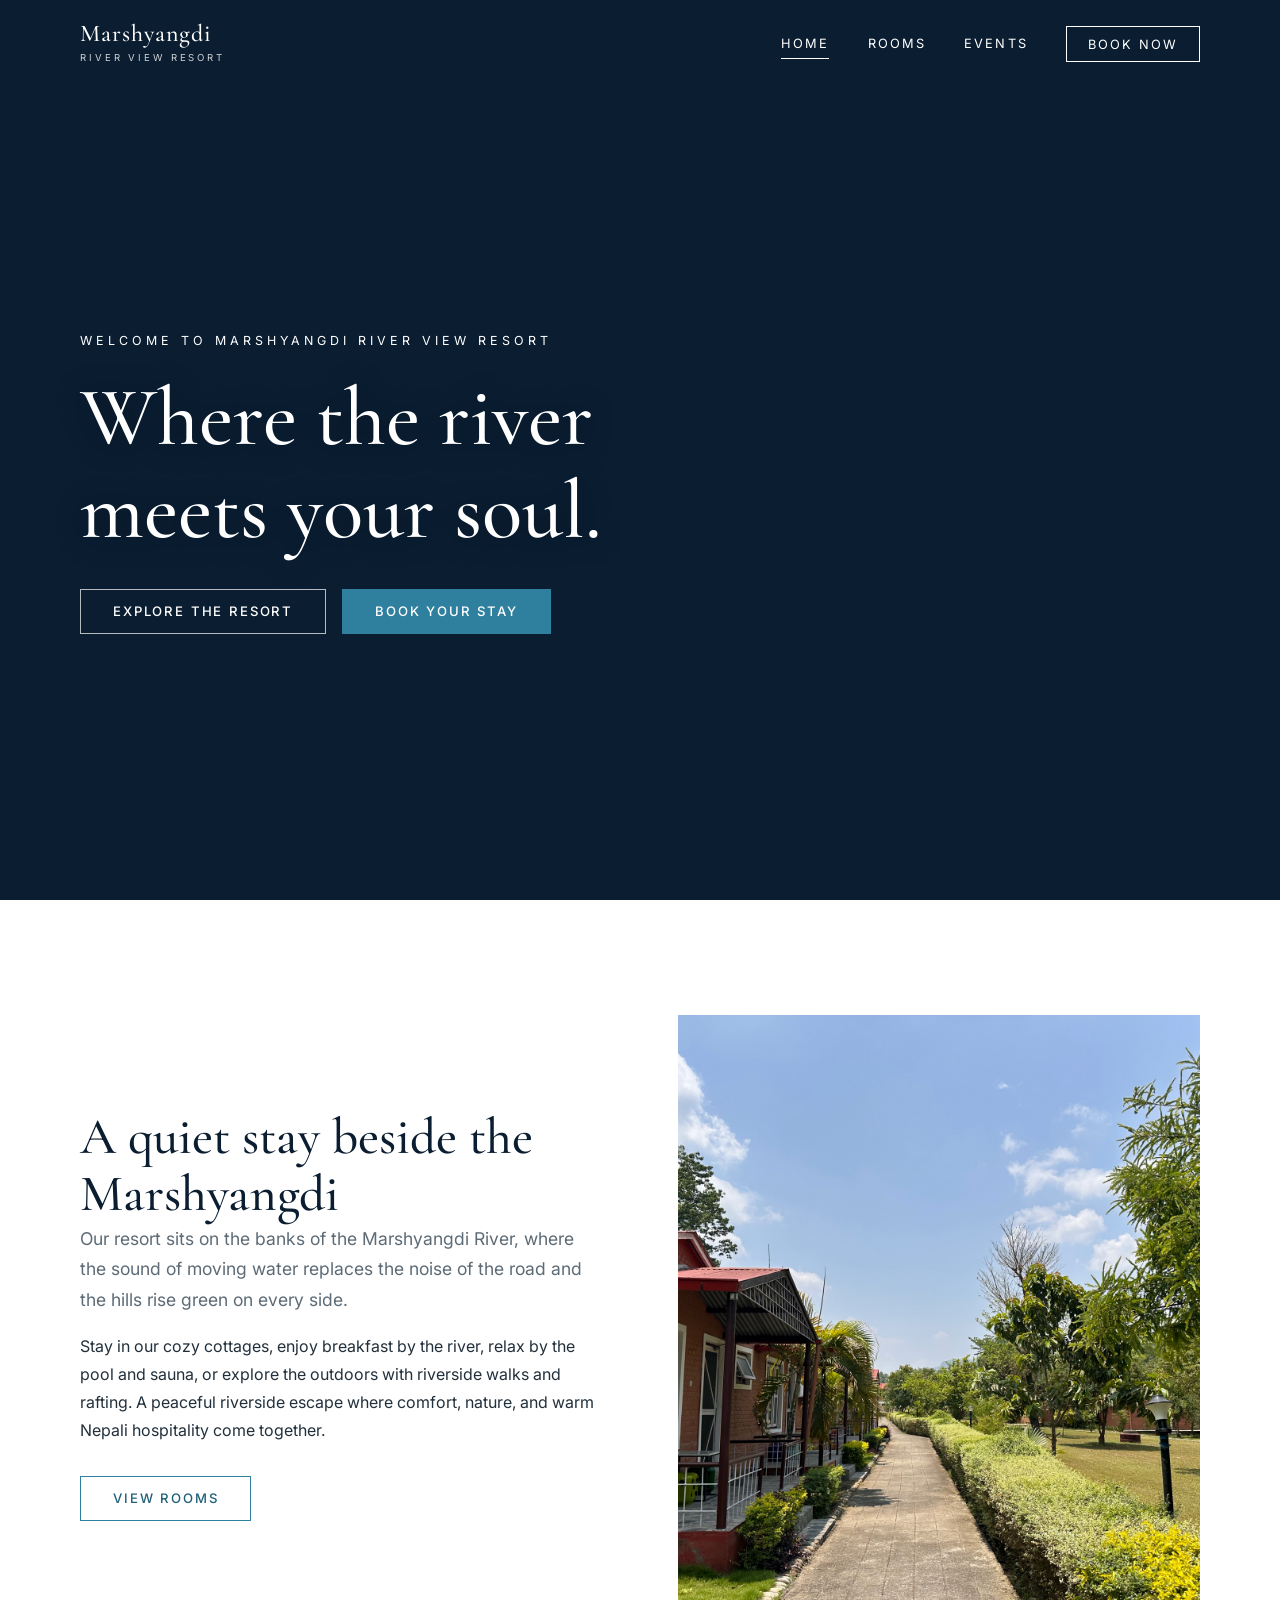
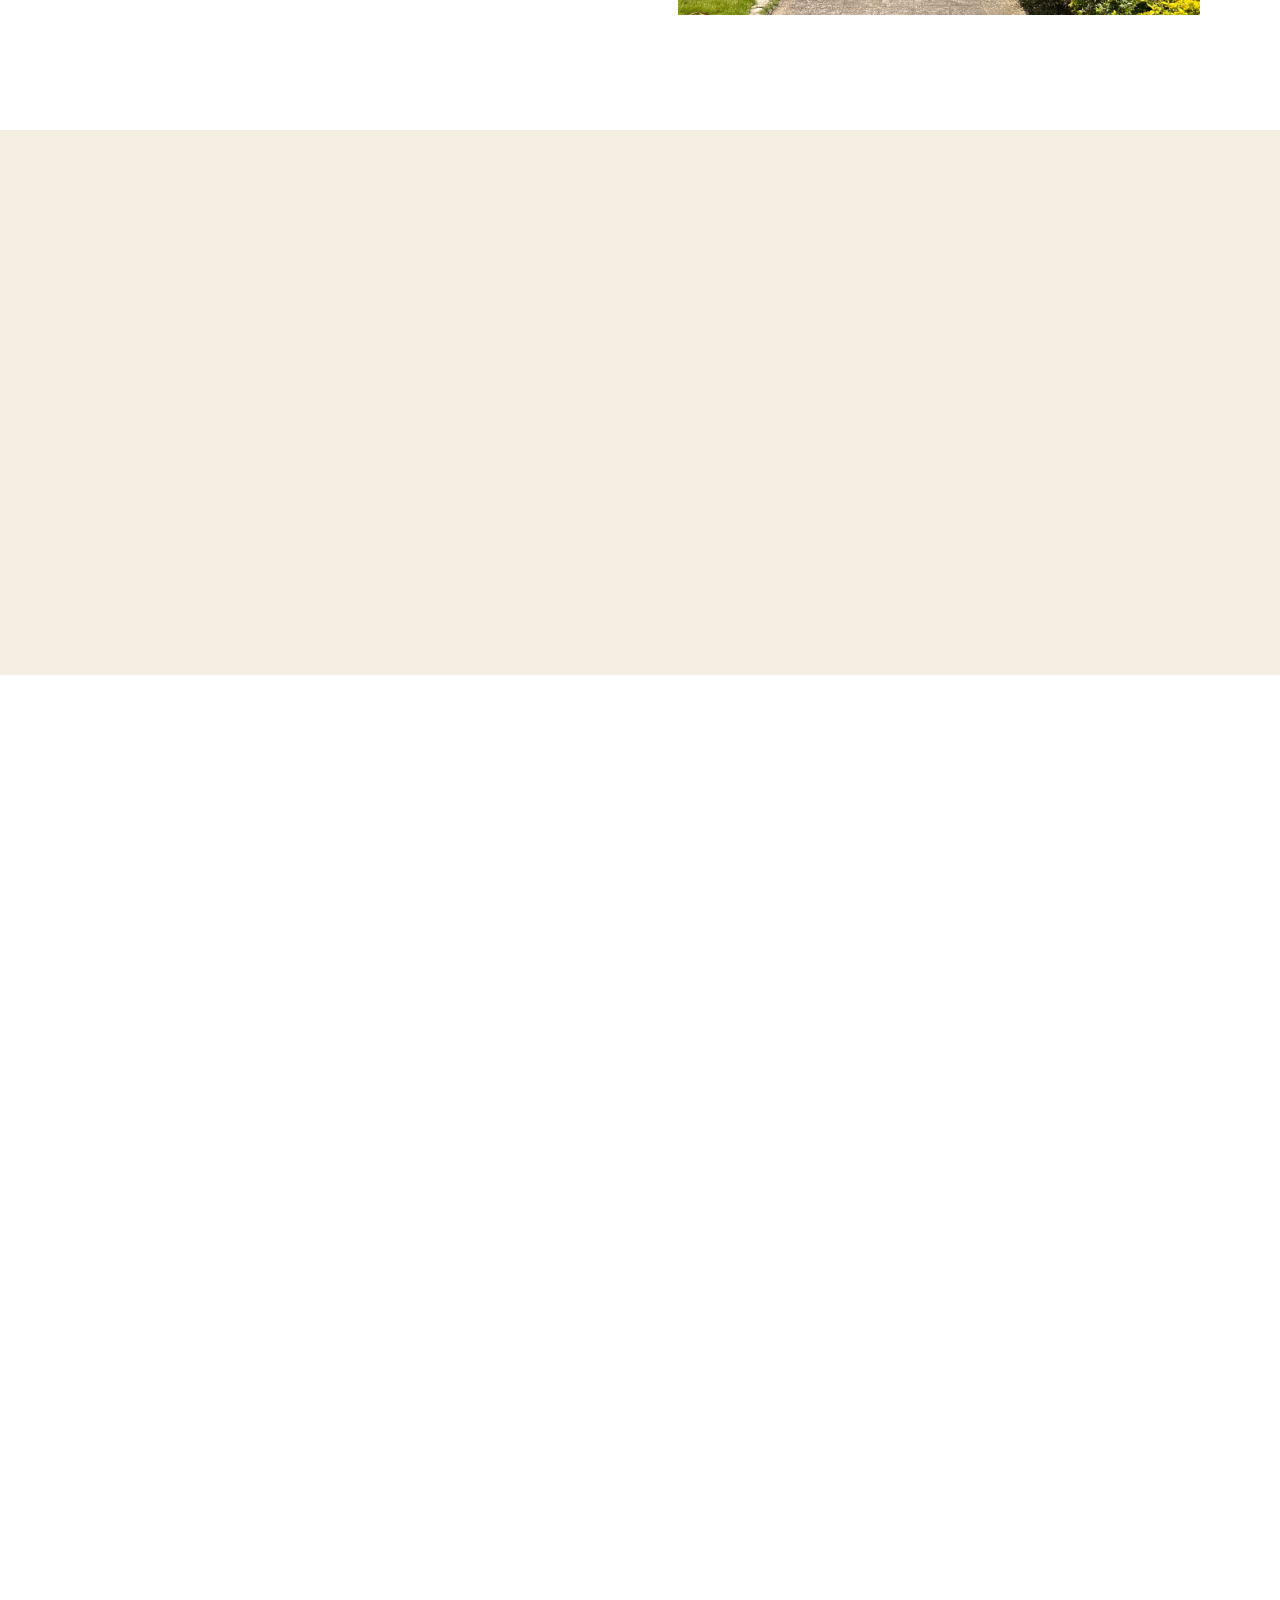
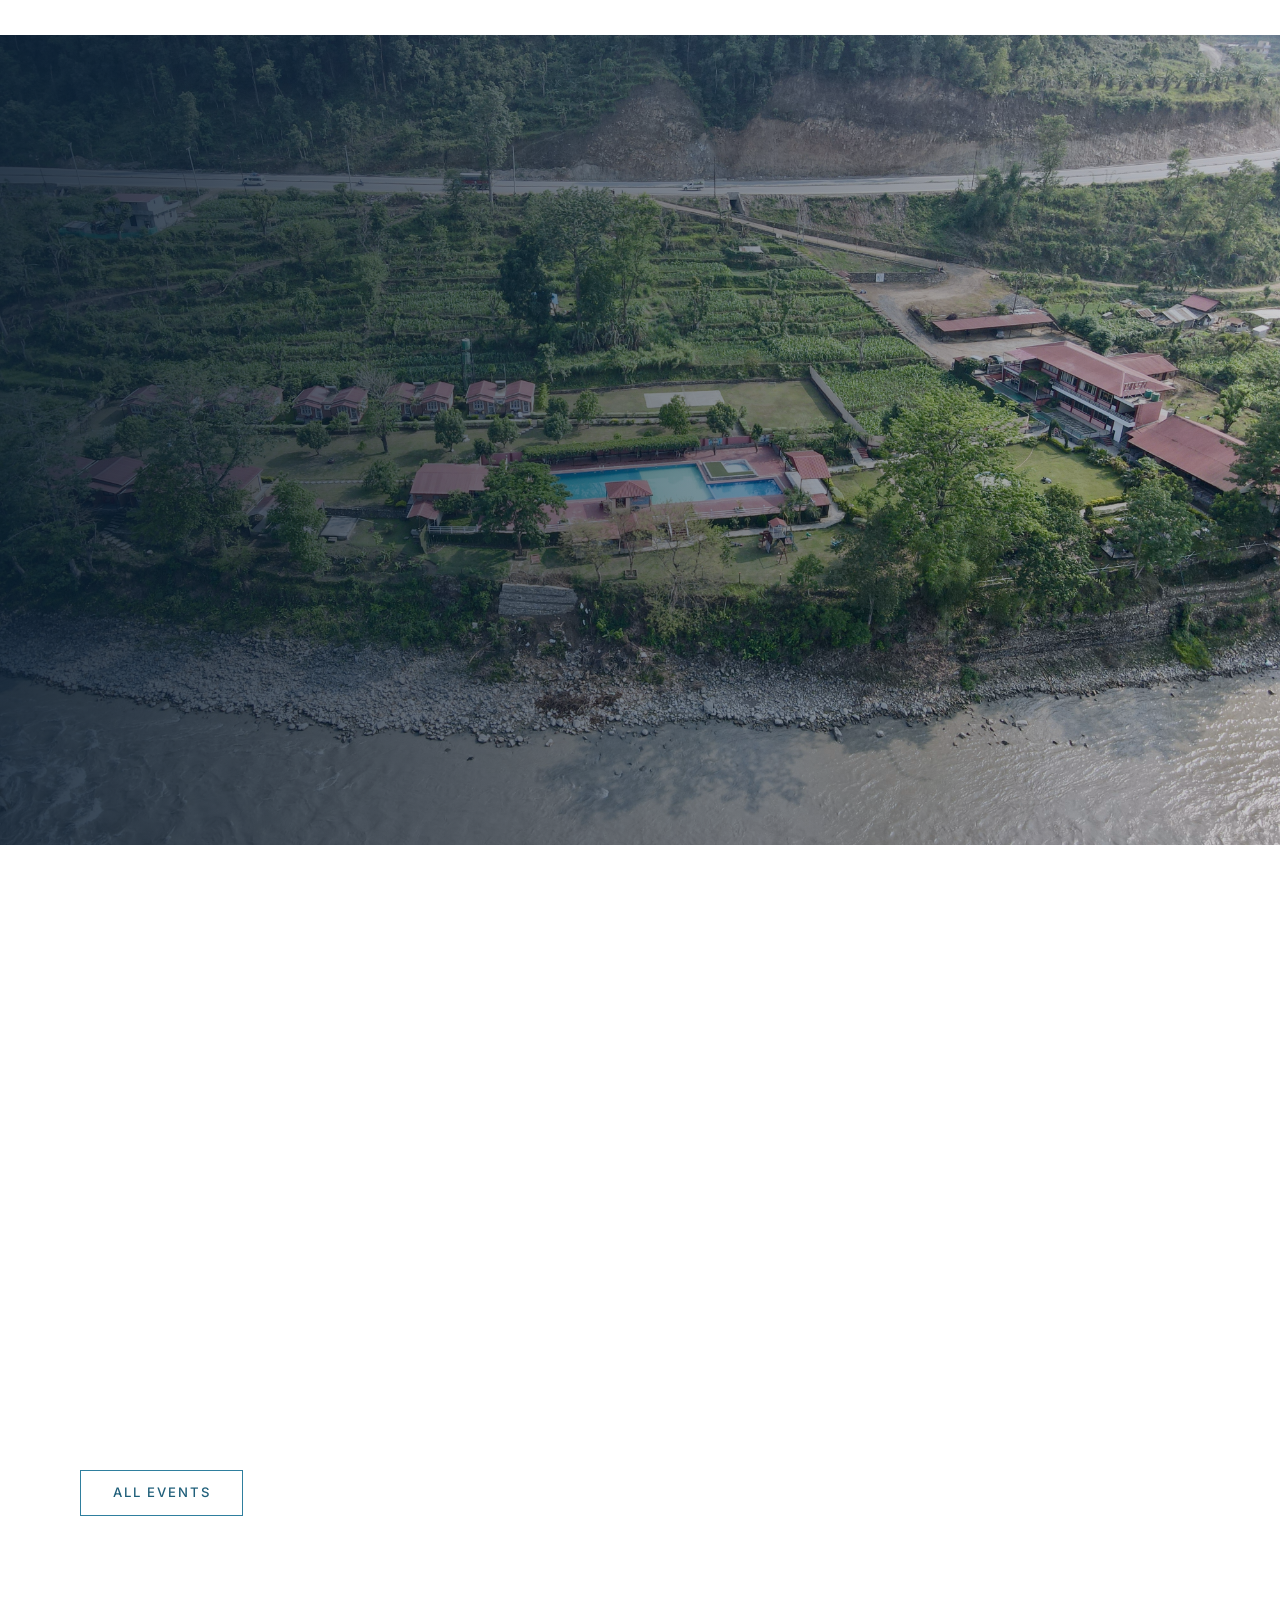
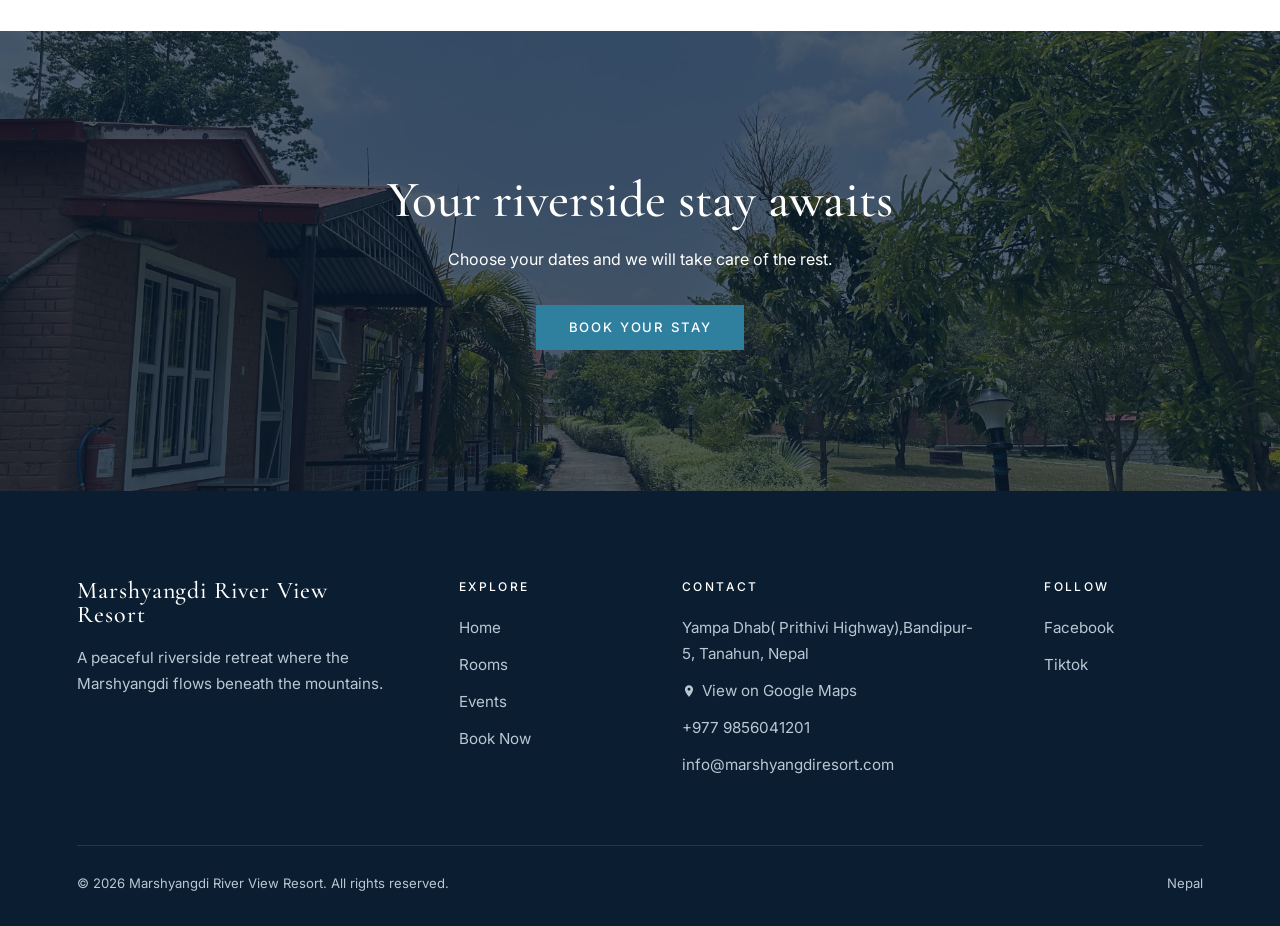
==== index.html @ 81338b57 "Intial website upload" ====
<!DOCTYPE html>
<html lang="en">
<head>
<meta charset="utf-8">
<meta name="viewport" content="width=device-width, initial-scale=1">
<title>Marshyangdi River View Resort | Riverside Stay in Nepal</title>
<meta name="description" content="A peaceful riverside resort on the Marshyangdi. Comfortable rooms, weddings, events and mountain scenery.">
<meta name="details" content="Best hotel in bandipur">
<link rel="preconnect" href="https://fonts.googleapis.com"><link rel="preconnect" href="https://fonts.gstatic.com" crossorigin>
<link href="https://fonts.googleapis.com/css2?family=Cormorant+Garamond:wght@400;500;600&family=Inter:wght@400;500&display=swap" rel="stylesheet">
<link rel="stylesheet" href="css/style.css">
<script src="js/script.js" defer></script>
</head>
<body>
<div id="site-header"></div>
<main>
<!-- Animation -->
<section class="hero" aria-label="Resort video">
  <video class="hv active" muted playsinline preload="auto" aria-hidden="true" src="videos/Front Shiva statute.MP4"></video>
  <video class="hv" muted playsinline preload="auto" aria-hidden="true" src="videos/Walking path green .MP4"></video>
  <video class="hv" muted playsinline preload="auto" aria-hidden="true" src="videos/river view.MP4"></video>
  <video class="hv" muted playsinline preload="auto" aria-hidden="true" src="videos/swimming pool front .MP4"></video>
  <video class="hv" muted playsinline preload="auto" aria-hidden="true" src="videos/first riverside table .MP4"></video>
  <video class="hv" muted playsinline preload="auto" aria-hidden="true" src="videos/campfire.MP4"></video>
  <video class="hv" muted playsinline preload="auto" aria-hidden="true" src="videos/delixe single room.MP4"></video>
  <video class="hv" muted playsinline preload="auto" aria-hidden="true" src="videos/standard double room.MP4"></video>
  <div class="hero-in"><div class="wrap">
    <p class="kicker">Welcome to Marshyangdi River View Resort</p>
    <h1>Where the river meets your soul.</h1>
    <div class="btns"><a class="btn ghost" href="#introduction">Explore the Resort</a><a class="btn" href="book-now.html">Book Your Stay</a></div>
  </div></div>
</section>

<section class="sec" id="introduction"><div class="wrap two">
  <div class="rv"><h2>A quiet stay beside the Marshyangdi</h2>
    <p class="lead">Our resort sits on the banks of the Marshyangdi River, where the sound of moving water replaces the noise of the road and the hills rise green on every side.</p>
    <p>Stay in our cozy cottages, enjoy breakfast by the river, relax by the pool and sauna, or explore the outdoors with riverside walks and rafting. A peaceful riverside escape where comfort, nature, and warm Nepali hospitality come together.</p>
    <div class="btns"><a class="btn line" href="rooms.html">View Rooms</a></div></div>
  <div class="ph hz rv d1" style="aspect-ratio:4/4.6"><img src="Photos/roomside.png" alt="Riverside view of the resort" loading="lazy"></div>
</div></section>

<section class="sec bg-beige"><div class="wrap">
  <div class="head c rv"><h2>Made for slow days</h2></div>
  <div class="grid g4">
    <div class="hl rv"><h3>Riverfront Location</h3><p>Steps from the water, with the river in view from the garden and rooms.</p></div>
    <div class="hl rv d1"><h3>Comfortable Rooms</h3><p>Warm, quiet rooms with soft bedding and windows toward the river.</p></div>
    <div class="hl rv d2"><h3>Events &amp; Celebrations</h3><p>Open lawns and halls for weddings, meetings and family occasions.</p></div>
    <div class="hl rv d3"><h3>Natural Escape</h3><p>Forested hills, birdsong and clean river air, close to the road yet apart from it.</p></div>
  </div>
</div></section>

<section class="sec"><div class="wrap">
  <div class="head rv"><h2>Rooms to rest in</h2><p class="lead">Different ways to stay, each with the river close by.</p></div>
  <div class="grid g2">
    <article class="card rv"><div class="ph hz"><img src="Photos/standard.JPG" alt="Deluxe River View Room with balcony" loading="lazy"></div><h3>Standard River View Room</h3><p>King or twin beds and a private balcony facing the water.</p><div class="meta"><a class="btn line" href="book-now.html?room=Deluxe%20River%20View%20Room">Book Now</a></div></article>
    <!--<article class="card rv d1"><div class="ph hz"><img src="images/rooms/family-room.jpg" alt="Spacious Family Room" loading="lazy"></div><h3>Family Room</h3><p>Generous space for parents and children, with extra beds.</p><div class="meta"><span class="price">NPR 0,000 / night</span><a class="btn line" href="book-now.html?room=Family%20Room">Book Now</a></div></article> -->
    <article class="card rv d2"><div class="ph hz"><img src="Photos/deluxe.JPG" alt="Premium Suite with living area" loading="lazy"></div>
      <h3>Deluxe Room</h3><p>Our finest room, with panoramic view.</p><div class="meta"><a class="btn line" href="book-now.html?room=Premium%20Suite">Book Now</a></div></article>
  </div>
</div></section>

<section class="immersive"><div class="ph"><img src="Photos/riverview.jpg" alt="Guests relaxing by the river at the resort" loading="lazy"></div>
  <div class="wrap rv"><h2>Let the river set the pace</h2><p>Stroll the water's edge, share a meal under open sky, or sit by the fire as the hills turn dark. Here, the day unfolds without hurry.</p><div class="btns"><a class="btn ghost" href="events.html">Plan an Event</a></div></div>
</section>

<section class="sec"><div class="wrap">
  <div class="head rv"><h2>Celebrate by the water</h2></div>
  <div class="grid g3">
    <article class="card rv"><div class="ph hz" style="aspect-ratio:4/3"><img src="Photos/weeding2.jpg" alt="Wedding setup on the resort lawn" loading="lazy"></div><h3>Weddings</h3><p>Ceremonies and receptions with the river as backdrop.</p></article>
    <article class="card rv d1"><div class="ph hz" style="aspect-ratio:4/3"><img src="Photos/corporate.png" alt="Corporate meeting at the resort" loading="lazy"></div><h3>Corporate Events</h3><p>Retreats, workshops and conferences away from the city.</p></article>
    <article class="card rv d2"><div class="ph hz" style="aspect-ratio:4/3"><img src="Photos/bd.jpg" alt="Private celebration dinner" loading="lazy"></div><h3>Private Celebrations</h3><p>Birthdays and anniversaries, hosted with care.</p></article>
  </div>
  <div class="btns"><a class="btn line" href="events.html">All Events</a></div>
</div></section>
<!--

<section class="sec bg-beige"><div class="wrap">
  <div class="head rv"><h2>Moments from the resort</h2></div>
  <div class="gallery rv">
    <div class="ph hz"><img src="images/gallery/gallery-1.jpg" alt="River and resort garden" loading="lazy"></div>
    <div class="ph hz"><img src="images/gallery/gallery-2.jpg" alt="Guest room interior" loading="lazy"></div>
    <div class="ph hz"><img src="images/gallery/gallery-3.jpg" alt="Terrace dining" loading="lazy"></div>
    <div class="ph hz"><img src="images/gallery/gallery-4.jpg" alt="Valley view at sunrise" loading="lazy"></div>
    <div class="ph hz"><img src="images/gallery/gallery-5.jpg" alt="Evening lights by the river" loading="lazy"></div>
    <div class="ph hz"><img src="images/gallery/gallery-6.jpg" alt="Resort pathway through greenery" loading="lazy"></div>
  </div>
</div></section>
-->

<section class="cta-band"><div class="ph"><img src="Photos/roomside.png" alt="" loading="lazy"></div>
  <div class="wrap rv"><h2>Your riverside stay awaits</h2><p>Choose your dates and we will take care of the rest.</p><div class="btns"><a class="btn" href="book-now.html">Book Your Stay</a></div></div>
</section>
</main>
<div id="site-footer"></div>
</body>
</html>
---- css/style.css ----
/* ===== Marshyangdi River View Resort — style.css ===== */
/* 1. Tokens */
:root{
  --river:#2f7f9e; --river-d:#1f5f7a; --navy:#0a1d31; --green:#4d7658; --beige:#f4eee3; --beige-d:#e8dfcd;
  --white:#fff; --ink:#22303c; --muted:#5d6b76;
  --serif:'Cormorant Garamond',Georgia,'Times New Roman',serif;
  --sans:'Inter',system-ui,-apple-system,'Segoe UI',sans-serif;
  --ease:cubic-bezier(.22,.61,.36,1); --wrap:1200px; --pad:clamp(1.25rem,4vw,2.5rem);
}
/* 2. Base */
*,*::before,*::after{box-sizing:border-box;margin:0}
html{scroll-behavior:smooth;-webkit-text-size-adjust:100%}
body{font:400 1rem/1.75 var(--sans);color:var(--ink);background:var(--white);overflow-x:hidden}
img{display:block;max-width:100%;height:100%;width:100%;object-fit:cover}
a{color:inherit;text-decoration:none}
h1,h2,h3{font-family:var(--serif);font-weight:500;line-height:1.12;color:var(--navy)}
h1{font-size:clamp(2.6rem,6.5vw,5.2rem)} h2{font-size:clamp(2rem,4vw,3.2rem)} h3{font-size:1.75rem}
p+p{margin-top:1em}
:focus-visible{outline:2px solid var(--river);outline-offset:3px}
.wrap{max-width:var(--wrap);margin:0 auto;padding:0 var(--pad)}
.sec{padding:clamp(4rem,9vw,7.5rem) 0}
.bg-beige{background:var(--beige)} .bg-navy{background:var(--navy);color:#dbe6ee} .bg-navy h2,.bg-navy h3{color:#fff}
.lead{font-size:1.1rem;color:var(--muted);max-width:60ch}
.head{max-width:44rem;margin-bottom:3rem}.head.c{margin-inline:auto;text-align:center}.head h2{margin-bottom:1rem}
.sr{position:absolute;width:1px;height:1px;overflow:hidden;clip:rect(0 0 0 0)}
/* image placeholder: shows gradient if a photo is missing */
.ph{position:relative;overflow:hidden;background:linear-gradient(135deg,var(--navy),var(--river) 70%,var(--green))}
.ph img.broken{visibility:hidden}
/* 3. Buttons */
.btn{display:inline-block;padding:.95rem 2rem;border:1px solid var(--river);background:var(--river);color:#fff;font:500 .82rem/1 var(--sans);letter-spacing:.14em;text-transform:uppercase;cursor:pointer;transition:background .5s var(--ease),color .5s var(--ease),border-color .5s}
.btn:hover{background:var(--river-d);border-color:var(--river-d)}
.btn.ghost{background:transparent;border-color:rgba(255,255,255,.7)}.btn.ghost:hover{background:#fff;color:var(--navy)}
.btn.line{background:transparent;color:var(--river-d)}.btn.line:hover{background:var(--river);color:#fff}
.btns{display:flex;flex-wrap:wrap;gap:1rem;margin-top:2rem}
/* 4. Header */
.site-header{position:fixed;inset:0 0 auto;z-index:50;transition:background .6s var(--ease),padding .6s var(--ease);padding:1.4rem 0;color:#fff}
.site-header.scrolled{background:rgba(10,29,49,.96);padding:.8rem 0;box-shadow:0 6px 30px rgba(0,0,0,.2)}
.nav{display:flex;justify-content:space-between;align-items:center}
.logo{font:500 1.5rem/1 var(--serif);letter-spacing:.04em}.logo{display:flex;align-items:center;gap:.8rem}
.logo-img{width:auto;height:80px;object-fit:contain;flex:none}.logo-img.broken{display:none}
.logo small{display:block;font:400 .6rem var(--sans);letter-spacing:.3em;text-transform:uppercase;opacity:.8;margin-top:.35rem}
.menu{display:flex;gap:2.4rem;list-style:none;padding:0}
.menu a{font-size:.8rem;letter-spacing:.16em;text-transform:uppercase;padding:.4rem 0;border-bottom:1px solid transparent;transition:border-color .4s}
.menu a:hover,.menu a[aria-current]{border-color:#fff}
.menu .cta{border:1px solid #fff;padding:.6rem 1.3rem}.menu .cta:hover{background:#fff;color:var(--navy)}
.burger{display:none;background:none;border:0;width:44px;height:44px;cursor:pointer;position:relative}
.burger span{position:absolute;left:10px;right:10px;height:2px;background:#fff;transition:.4s var(--ease)}
.burger span:nth-child(1){top:15px}.burger span:nth-child(2){top:21px}.burger span:nth-child(3){top:27px}
.burger[aria-expanded=true] span:nth-child(1){top:21px;transform:rotate(45deg)}
.burger[aria-expanded=true] span:nth-child(2){opacity:0}
.burger[aria-expanded=true] span:nth-child(3){top:21px;transform:rotate(-45deg)}
/* 5. Hero */
.hero{position:relative;height:100vh;height:100svh;min-height:520px;overflow:hidden;background:var(--navy);color:#fff}
.hero video{position:absolute;inset:0;width:100%;height:100%;object-fit:cover}
.hero video.hv{opacity:0;transition:opacity 1.2s var(--ease)}
.hero video.hv.active{opacity:1;z-index:1}
.hero.sm{height:62vh;min-height:400px}
.slide{position:absolute;inset:0;opacity:0;transition:opacity 1.8s var(--ease),transform 1.8s var(--ease);transform:translateX(3%);background:linear-gradient(135deg,var(--navy),var(--river-d))}
.slide.active{opacity:1;transform:none;z-index:1}
.slide img{transform:scale(1.14);transition:transform 10s linear}
.slide.active img{transform:scale(1) translateY(var(--py,0))}
.hero::after{content:"";position:absolute;inset:0;z-index:2;background:linear-gradient(180deg,rgba(10,29,49,.55),rgba(10,29,49,.15) 40%,rgba(10,29,49,.8))}
.hero-in{position:absolute;z-index:3;inset:0;display:flex;flex-direction:column;justify-content:center;padding-top:4rem}
.kicker{font-size:.78rem;letter-spacing:.32em;text-transform:uppercase;margin-bottom:1.2rem;opacity:.9}
.hero h1{color:#fff;max-width:14ch;text-shadow:0 2px 30px rgba(0,0,0,.35)}
.hero.sm h1{font-size:clamp(2.4rem,5.5vw,4.2rem)}
.hero-in>.wrap>*{animation:rise 1.6s var(--ease) both}.hero-in>.wrap>*:nth-child(2){animation-delay:.3s}.hero-in>.wrap>*:nth-child(3){animation-delay:.6s}
.hero-in>.wrap{width:100%}.hero .lead{color:#e8eef3;margin-top:1rem}
@keyframes rise{from{opacity:0;transform:translateY(28px)}to{opacity:1;transform:none}}
.ctrl{position:absolute;z-index:4;left:0;right:0;bottom:2rem}
.ctrl .wrap{display:flex;align-items:center;justify-content:space-between;gap:1rem}
.count{font:500 1.3rem var(--serif);letter-spacing:.1em}.count span{opacity:.6;font-size:1rem}
.dots{display:flex;gap:.6rem}.dot{width:34px;height:20px;background:none;border:0;cursor:pointer;position:relative}
.dot::after{content:"";position:absolute;left:0;right:0;top:9px;height:2px;background:rgba(255,255,255,.4);transition:background .5s}
.dot[aria-current=true]::after{background:#fff}
.arrows{display:flex;gap:.6rem}.arrows button{width:48px;height:48px;border:1px solid rgba(255,255,255,.6);background:rgba(10,29,49,.25);color:#fff;font-size:1.2rem;cursor:pointer;transition:.4s}
.arrows button:hover{background:#fff;color:var(--navy)}
/* 6. Layout blocks */
.grid{display:grid;gap:2rem}.g3{grid-template-columns:repeat(3,1fr)}.g4{grid-template-columns:repeat(4,1fr)}
/* two-up grid (homepage rooms): two larger cards in one row */
.g2{grid-template-columns:repeat(2,1fr);gap:clamp(1.5rem,3.5vw,3rem)}
.two{display:grid;grid-template-columns:1fr 1fr;gap:clamp(2rem,6vw,5rem);align-items:center}
.hl{padding:2rem 1.5rem;border-top:2px solid var(--river)}.hl h3{font-size:1.5rem;margin-bottom:.6rem}.hl p{font-size:.95rem;color:var(--muted)}
.card .ph{aspect-ratio:4/5}.card h3{margin:1.2rem 0 .3rem}.card p{font-size:.95rem;color:var(--muted)}
.card .meta{display:flex;justify-content:space-between;align-items:center;margin-top:1rem;font-size:.9rem}
.price{font:500 1.3rem var(--serif);color:var(--river-d)}
/* two-up cards: wider image, larger text */
.g2 .card .ph{aspect-ratio:4/3}
.g2 .card h3{font-size:2rem;margin-top:1.4rem}
.g2 .card p{font-size:1rem}
.g2 .card .meta{margin-top:1.2rem;padding-top:1.1rem;border-top:1px solid var(--beige-d)}
.g2 .price{font-size:1.5rem}
.hz img{transition:transform 1.4s var(--ease)}.hz:hover img{transform:scale(1.07)}
.immersive{position:relative;min-height:90vh;display:flex;align-items:center;color:#fff;overflow:hidden}
.immersive .ph{position:absolute;inset:0}.immersive::after{content:"";position:absolute;inset:0;background:linear-gradient(90deg,rgba(10,29,49,.85),rgba(10,29,49,.2))}
.immersive .wrap{position:relative;z-index:2}.immersive h2{color:#fff;max-width:16ch;margin-bottom:1rem}.immersive p{max-width:50ch;color:#e3ebf1}
.gallery{display:grid;grid-template-columns:repeat(4,1fr);grid-auto-rows:230px;gap:.8rem}
.gallery .ph{cursor:zoom-in}.gallery .ph:nth-child(1),.gallery .ph:nth-child(5){grid-row:span 2}.gallery .ph:nth-child(4){grid-column:span 2}
.cta-band{position:relative;text-align:center;color:#fff;padding:clamp(5rem,11vw,9rem) 0;overflow:hidden}
.cta-band .ph{position:absolute;inset:0}.cta-band::after{content:"";position:absolute;inset:0;background:rgba(10,29,49,.7)}
.cta-band .wrap{position:relative;z-index:2}.cta-band h2{color:#fff;margin-bottom:1rem}.cta-band .btns{justify-content:center}
/* rooms / events splits */
.split{display:grid;grid-template-columns:1.15fr 1fr;gap:clamp(2rem,6vw,5rem);align-items:center;margin-bottom:clamp(4rem,8vw,7rem)}
.split:last-child{margin-bottom:0}.split .ph{aspect-ratio:4/3.2}.split.rev .ph{order:2}.split.rev{grid-template-columns:1fr 1.15fr}
.split h2{font-size:clamp(1.9rem,3.4vw,2.8rem);margin-bottom:1rem}
.facts{display:grid;grid-template-columns:repeat(3,auto);gap:.4rem 1.6rem;margin:1.5rem 0;padding:1.2rem 0;border-block:1px solid var(--beige-d);font-size:.9rem}
.facts b{display:block;font:500 .7rem var(--sans);letter-spacing:.14em;text-transform:uppercase;color:var(--river-d)}
.tags{list-style:none;padding:0;display:flex;flex-wrap:wrap;gap:.5rem;margin-bottom:1.4rem}.tags li{font-size:.82rem;padding:.3rem .8rem;background:var(--beige)}
.rbook{display:flex;align-items:center;gap:1.5rem;flex-wrap:wrap}

/* footer (full-width content, evenly spaced columns) */
.footer{background:var(--navy);color:#b9c8d3;padding:clamp(3.5rem,7vw,5.5rem) 0 2rem;font-size:.95rem;line-height:1.7}
.footer .wrap{max-width:none;padding-inline:clamp(1.5rem,6vw,6rem)}
.fgrid{display:grid;grid-template-columns:1.6fr .8fr 1.5fr .8fr;gap:clamp(2rem,5vw,6rem);align-items:start}
.fgrid>div{min-width:0}
.footer p{max-width:36ch}
.footer h3{font:500 .75rem var(--sans);letter-spacing:.2em;text-transform:uppercase;color:#fff;margin-bottom:1.3rem}
.footer ul{list-style:none;padding:0}
.footer li{margin-bottom:.7rem;overflow-wrap:anywhere}
.footer a{transition:color .3s}
.footer a:hover{color:#fff}
.footer .logo{color:#fff;margin-bottom:1.1rem}
.copy{margin-top:3.5rem;padding-top:1.6rem;border-top:1px solid rgba(255,255,255,.12);font-size:.82rem;display:flex;justify-content:space-between;flex-wrap:wrap;gap:.5rem 1.5rem}
/* form */
.formbox{max-width:860px;margin:-6rem auto 0;position:relative;z-index:5;background:#fff;padding:clamp(1.5rem,5vw,3.5rem);box-shadow:0 30px 80px rgba(10,29,49,.18)}
.fields{display:grid;grid-template-columns:1fr 1fr;gap:1.4rem}.full{grid-column:1/-1}
label{display:block;font-size:.72rem;letter-spacing:.14em;text-transform:uppercase;color:var(--navy);margin-bottom:.4rem;font-weight:500}
input,select,textarea{width:100%;font:inherit;padding:.85rem 1rem;border:1px solid #c9d2d9;background:#fff;color:var(--ink);border-radius:0;transition:border-color .3s,box-shadow .3s}
input:focus,select:focus,textarea:focus{outline:0;border-color:var(--river);box-shadow:0 0 0 3px rgba(47,127,158,.18)}
[aria-invalid=true]{border-color:#b3402f}.err{display:block;min-height:1.2em;font-size:.8rem;color:#b3402f;margin-top:.25rem}
.confirm{text-align:center;padding:2rem 0}.confirm h2{margin-bottom:1rem}.confirm dl{display:inline-grid;grid-template-columns:auto auto;gap:.4rem 1.5rem;text-align:left;margin:1.5rem 0;font-size:.95rem}.confirm dt{color:var(--muted)}
.note{font-size:.85rem;color:var(--muted);margin-top:1rem}
/* lightbox */
.lb{position:fixed;inset:0;z-index:100;background:rgba(6,16,28,.95);display:none;align-items:center;justify-content:center;padding:2rem}
.lb.open{display:flex;animation:fade .5s}.lb img{max-height:86vh;max-width:92vw;width:auto;height:auto;object-fit:contain}
.lb button{position:absolute;background:none;border:0;color:#fff;font-size:2.2rem;cursor:pointer;width:52px;height:52px}
.lb .x{top:1rem;right:1rem}.lb .p{left:1rem}.lb .n{right:1rem}
@keyframes fade{from{opacity:0}to{opacity:1}}
/* reveal */
.rv{opacity:0;transform:translateY(34px);transition:opacity 1.3s var(--ease),transform 1.3s var(--ease)}.rv.in{opacity:1;transform:none}
.rv.d1{transition-delay:.15s}.rv.d2{transition-delay:.3s}.rv.d3{transition-delay:.45s}
/* 7. Book Now: WhatsApp + Call */
.contact-book{text-align:center}
.contact-book .lead{max-width:48ch}
.contact-book .note a{color:var(--river-d)}
.cb-actions{display:flex;flex-wrap:wrap;gap:1rem;justify-content:center}
.wa-btn,.call-btn{display:inline-flex;align-items:center;justify-content:center;gap:.75rem;min-width:250px;padding:1.05rem 2rem;font:500 .82rem/1 var(--sans);letter-spacing:.14em;text-transform:uppercase;cursor:pointer;transition:background .5s var(--ease),color .5s var(--ease),border-color .5s var(--ease),transform .5s var(--ease),box-shadow .5s var(--ease)}
.wa-btn svg,.call-btn svg{flex:none}
.wa-btn{background:#25D366;border:1px solid #25D366;color:#fff;box-shadow:0 8px 22px rgba(37,211,102,.28)}
.wa-btn:hover{background:#1fb858;border-color:#1fb858;transform:translateY(-2px);box-shadow:0 12px 28px rgba(37,211,102,.36)}
.call-btn{background:transparent;border:1px solid var(--river);color:var(--river-d)}
.call-btn:hover{background:var(--river);color:#fff;transform:translateY(-2px)}
.wa-btn:focus-visible{outline:2px solid #1fb858;outline-offset:3px}
/* responsive */
@media(max-width:960px){
  .g3,.g4{grid-template-columns:1fr 1fr}.two,.split,.split.rev{grid-template-columns:1fr}.split.rev .ph{order:0}
  .fgrid{grid-template-columns:1fr 1fr}.gallery{grid-template-columns:repeat(2,1fr)}.gallery .ph:nth-child(4){grid-column:auto}
  .burger{display:block}
  .menu{position:fixed;inset:0 0 0 auto;width:min(80vw,340px);background:var(--navy);flex-direction:column;justify-content:center;padding:2rem;gap:1.6rem;transform:translateX(100%);transition:transform .7s var(--ease);visibility:hidden}
  .menu.open{transform:none;visibility:visible}.burger{z-index:60}
}
@media(max-width:700px){
  .g2{grid-template-columns:1fr}.g2 .card .ph{aspect-ratio:4/3.2}
}
@media(max-width:600px){
  .g3,.g4,.fgrid,.fields{grid-template-columns:1fr}.facts{grid-template-columns:1fr 1fr}
  .gallery{grid-auto-rows:170px}.ctrl .wrap{flex-wrap:wrap}.dots{order:3;width:100%}.btn{width:100%;text-align:center}
  .cb-actions{flex-direction:column}.wa-btn,.call-btn{width:100%;min-width:0}
  .footer{padding-top:3rem}.fgrid{gap:2rem}.copy{flex-direction:column;margin-top:2.5rem}
}
@media(prefers-reduced-motion:reduce){*,*::before,*::after{animation-duration:.01ms!important;transition-duration:.01ms!important}html{scroll-behavior:auto}.rv{opacity:1;transform:none}}
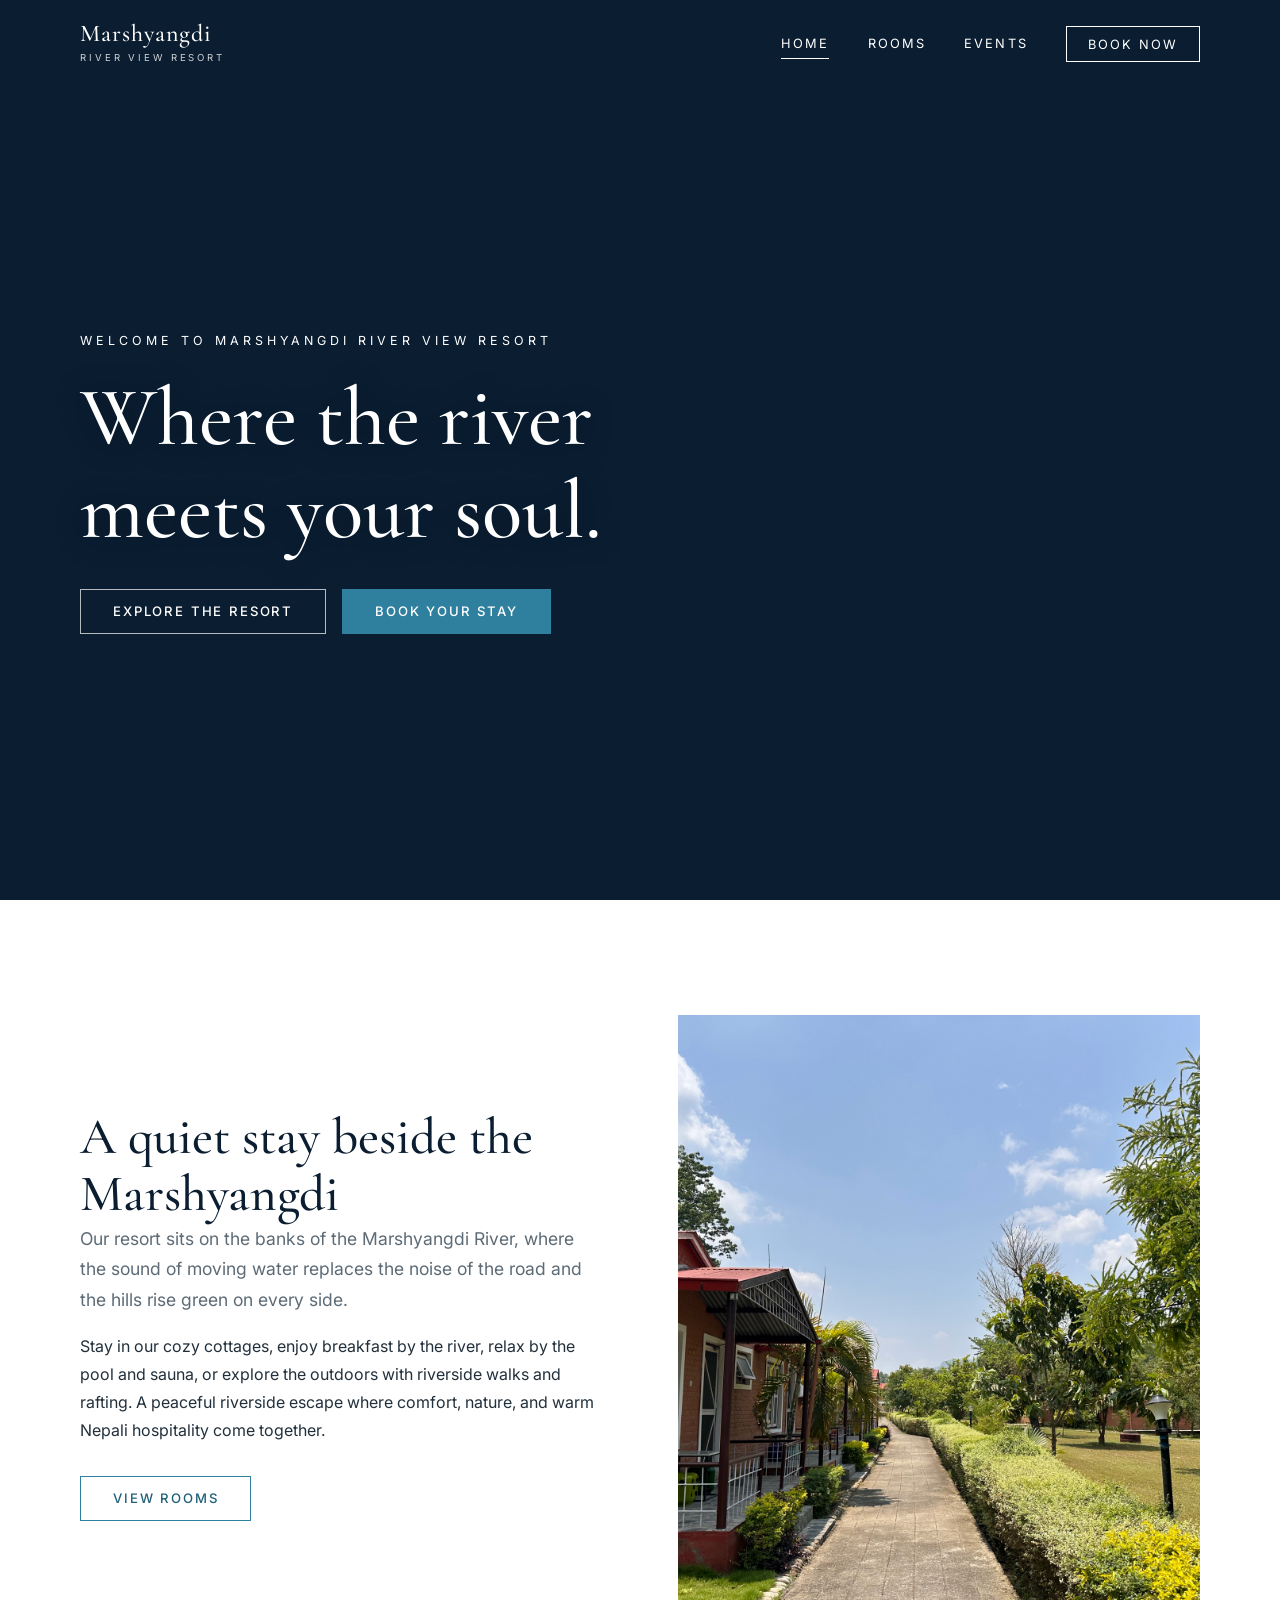
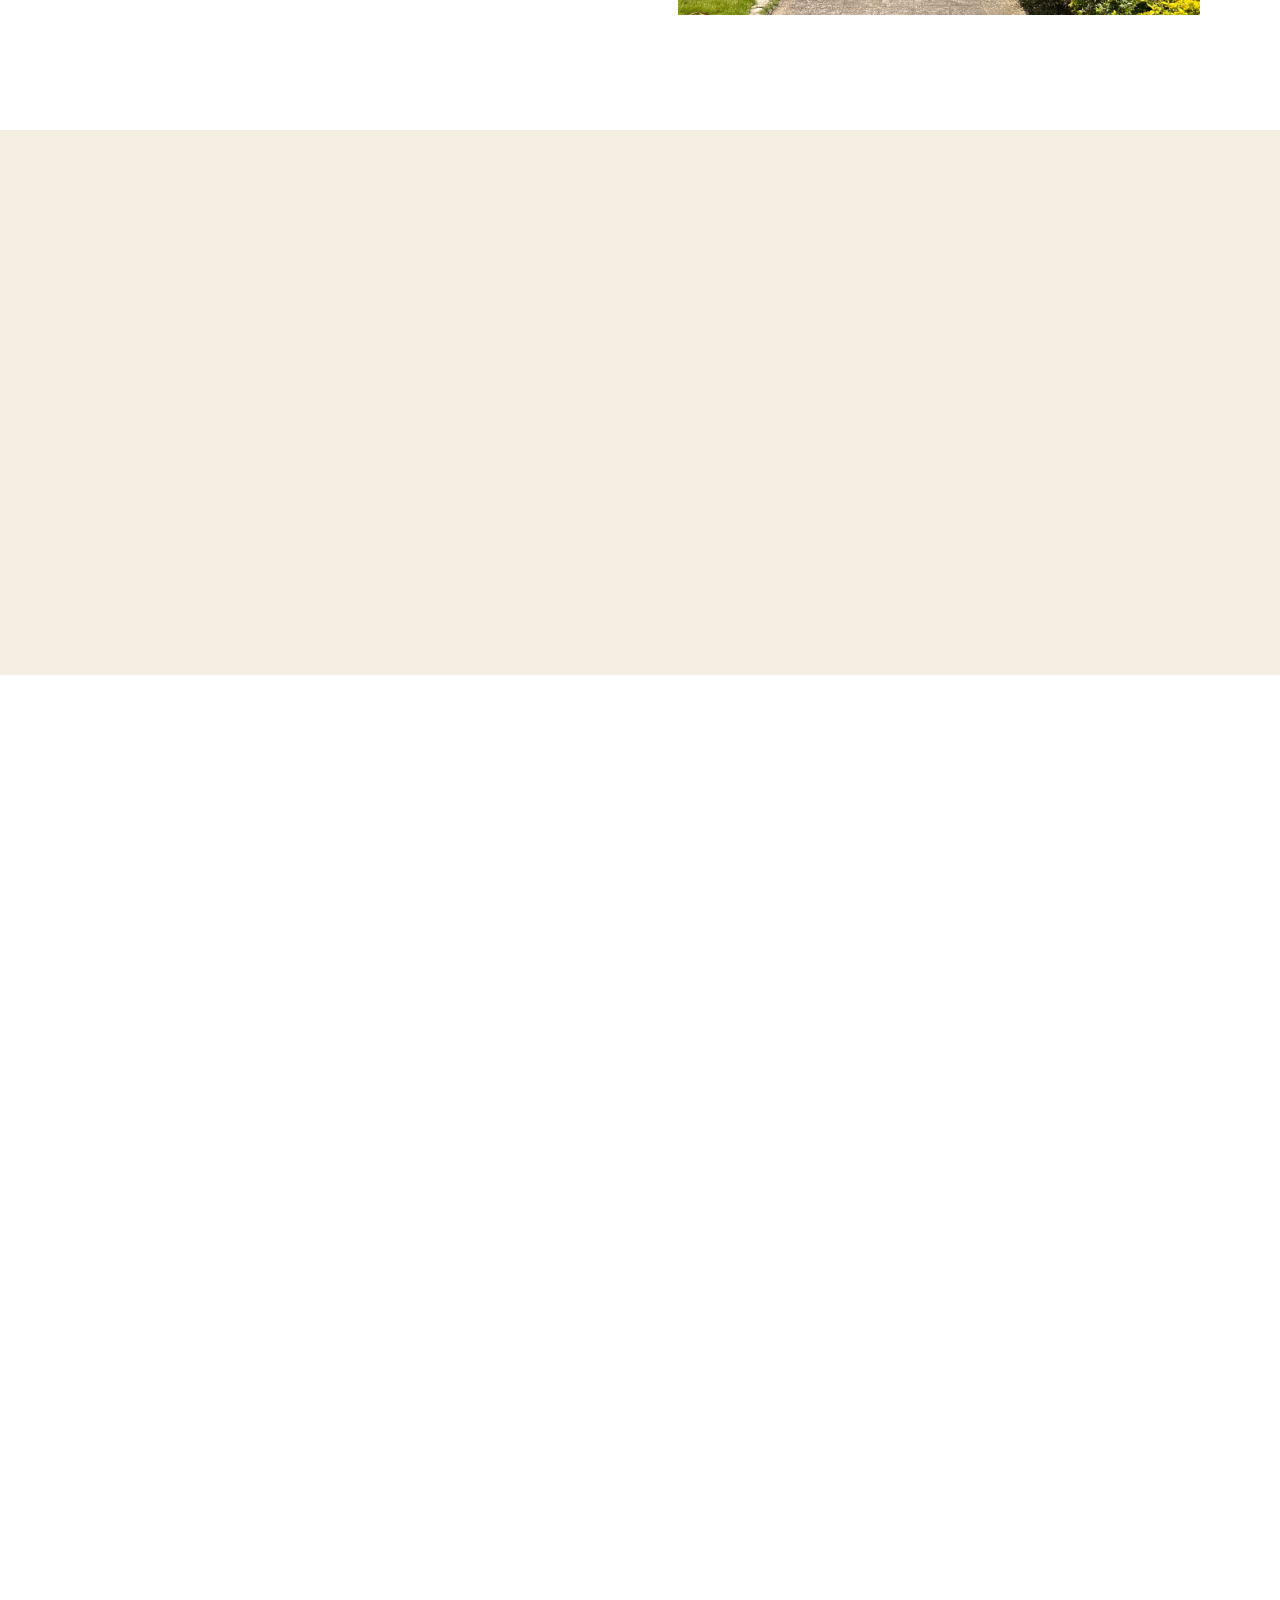
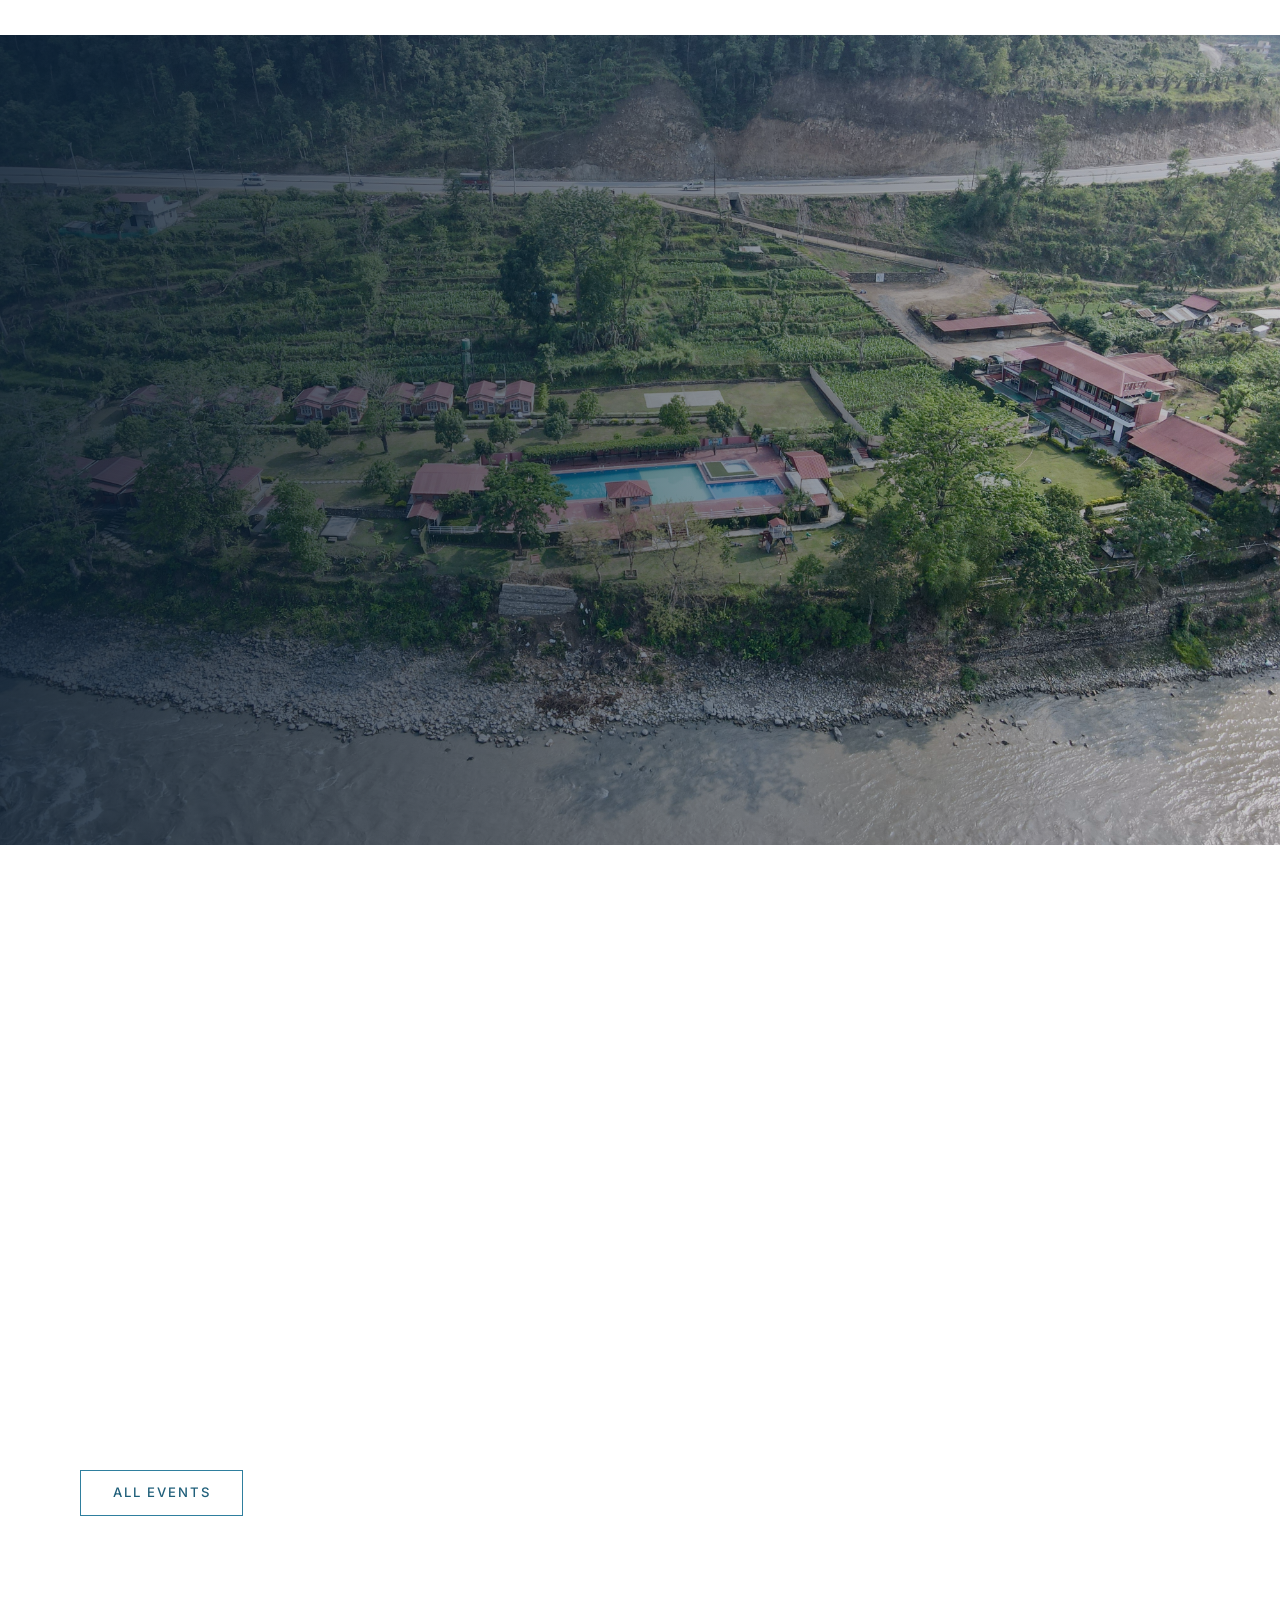
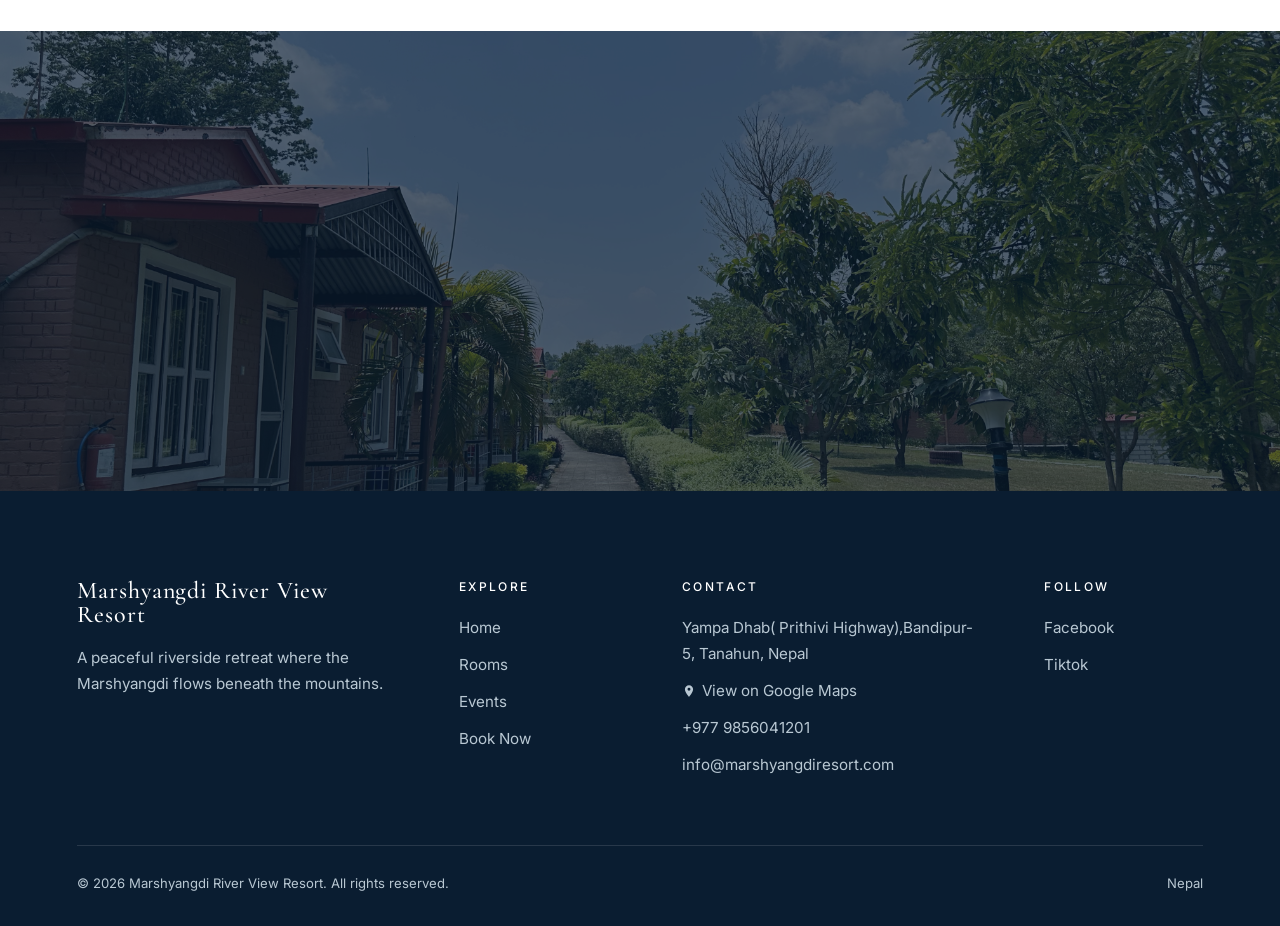
==== commit 121c35d2: "trim video" ====
--- a/index.html
+++ b/index.html
@@ -5,7 +5,7 @@
 <meta name="viewport" content="width=device-width, initial-scale=1">
 <title>Marshyangdi River View Resort | Riverside Stay in Nepal</title>
 <meta name="description" content="A peaceful riverside resort on the Marshyangdi. Comfortable rooms, weddings, events and mountain scenery.">
-<meta name="details" content="Best hotel in bandipur">
+<meta name="keywords" content="Best hotel in bandipur, highway hotel, bandipur, swimming pool bandipur, resort near pokhara, best hotel in tanahun, best hotel in pirthivi highway">
 <link rel="preconnect" href="https://fonts.googleapis.com"><link rel="preconnect" href="https://fonts.gstatic.com" crossorigin>
 <link href="https://fonts.googleapis.com/css2?family=Cormorant+Garamond:wght@400;500;600&family=Inter:wght@400;500&display=swap" rel="stylesheet">
 <link rel="stylesheet" href="css/style.css">
@@ -16,9 +16,9 @@
 <main>
 <!-- Animation -->
 <section class="hero" aria-label="Resort video">
-  <video class="hv active" muted playsinline preload="auto" aria-hidden="true" src="videos/Front Shiva statute.MP4"></video>
+  <video class="hv active" muted playsinline preload="auto" aria-hidden="true" src="videos/view back room .MP4"></video>
   <video class="hv" muted playsinline preload="auto" aria-hidden="true" src="videos/Walking path green .MP4"></video>
-  <video class="hv" muted playsinline preload="auto" aria-hidden="true" src="videos/river view.MP4"></video>
+  <video class="hv" muted playsinline preload="auto" aria-hidden="true" src="videos/riverview2.mp4"></video>
   <video class="hv" muted playsinline preload="auto" aria-hidden="true" src="videos/swimming pool front .MP4"></video>
   <video class="hv" muted playsinline preload="auto" aria-hidden="true" src="videos/first riverside table .MP4"></video>
   <video class="hv" muted playsinline preload="auto" aria-hidden="true" src="videos/campfire.MP4"></video>
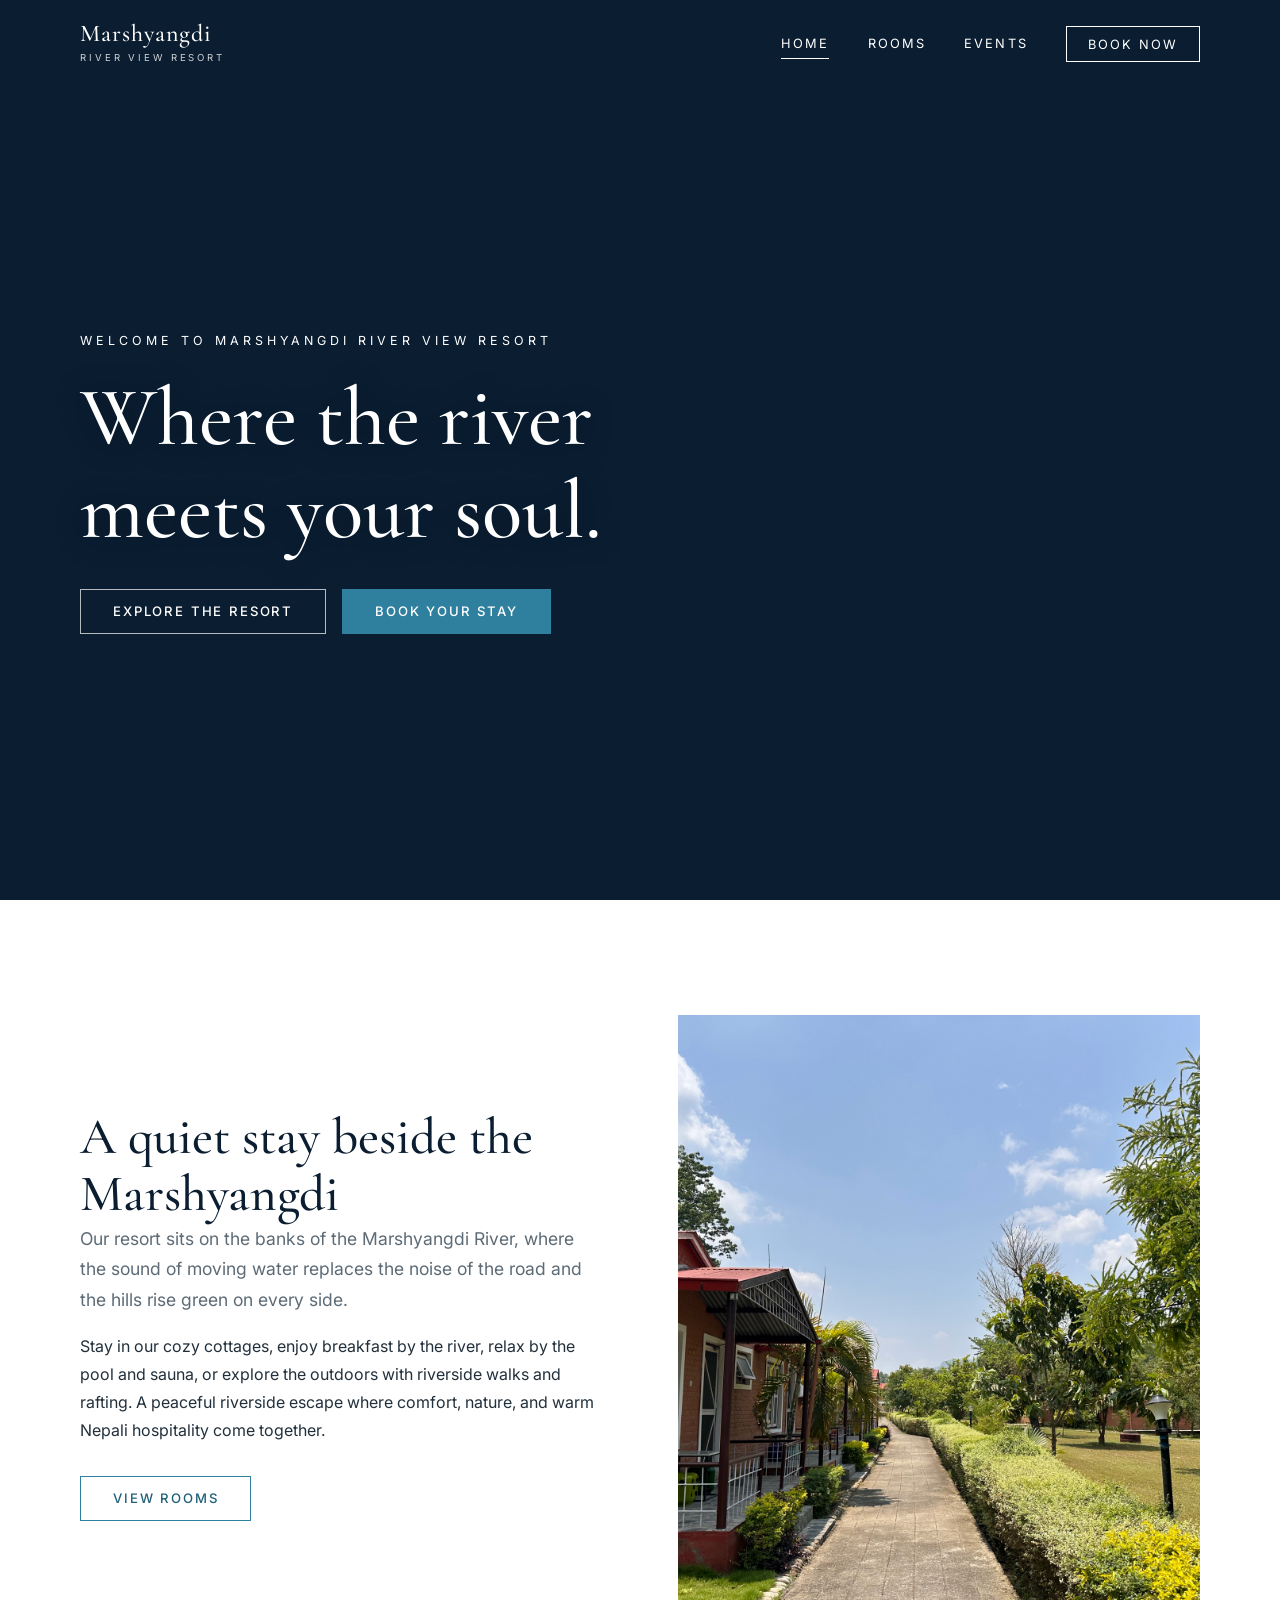
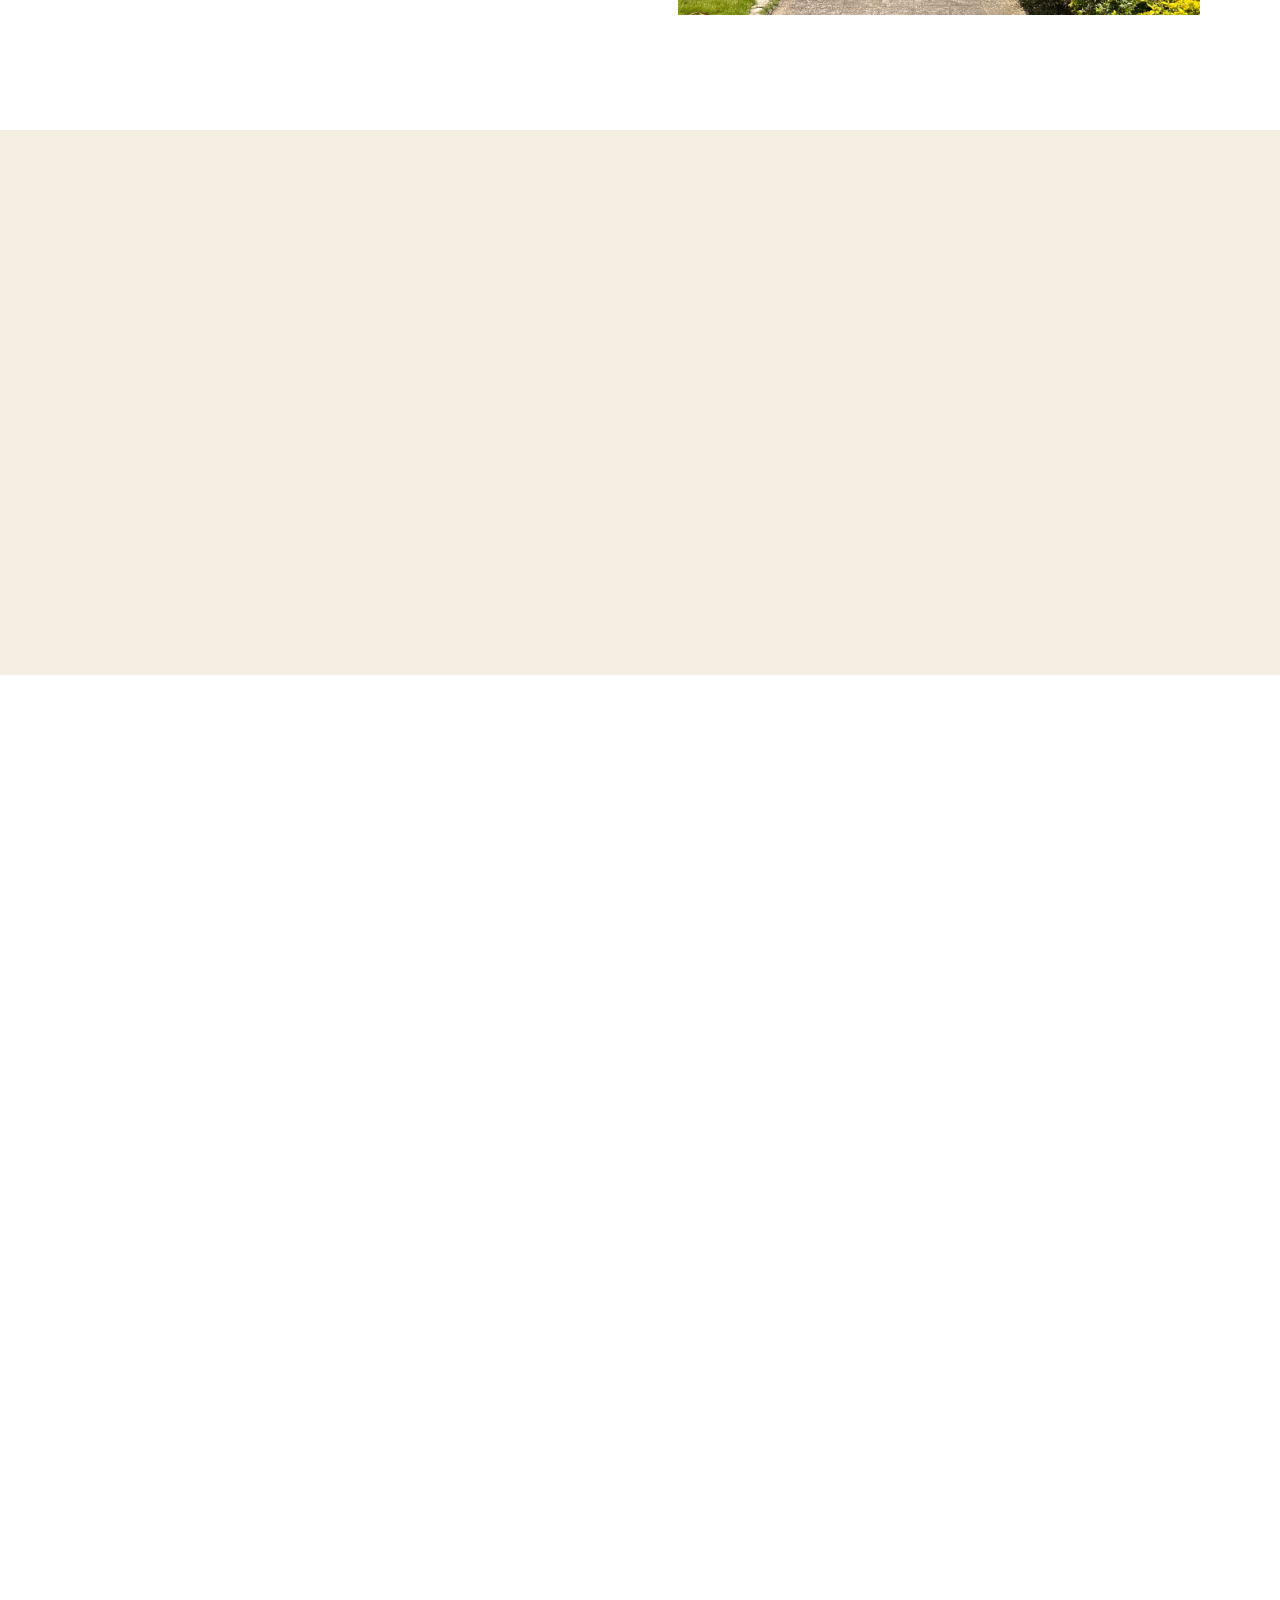
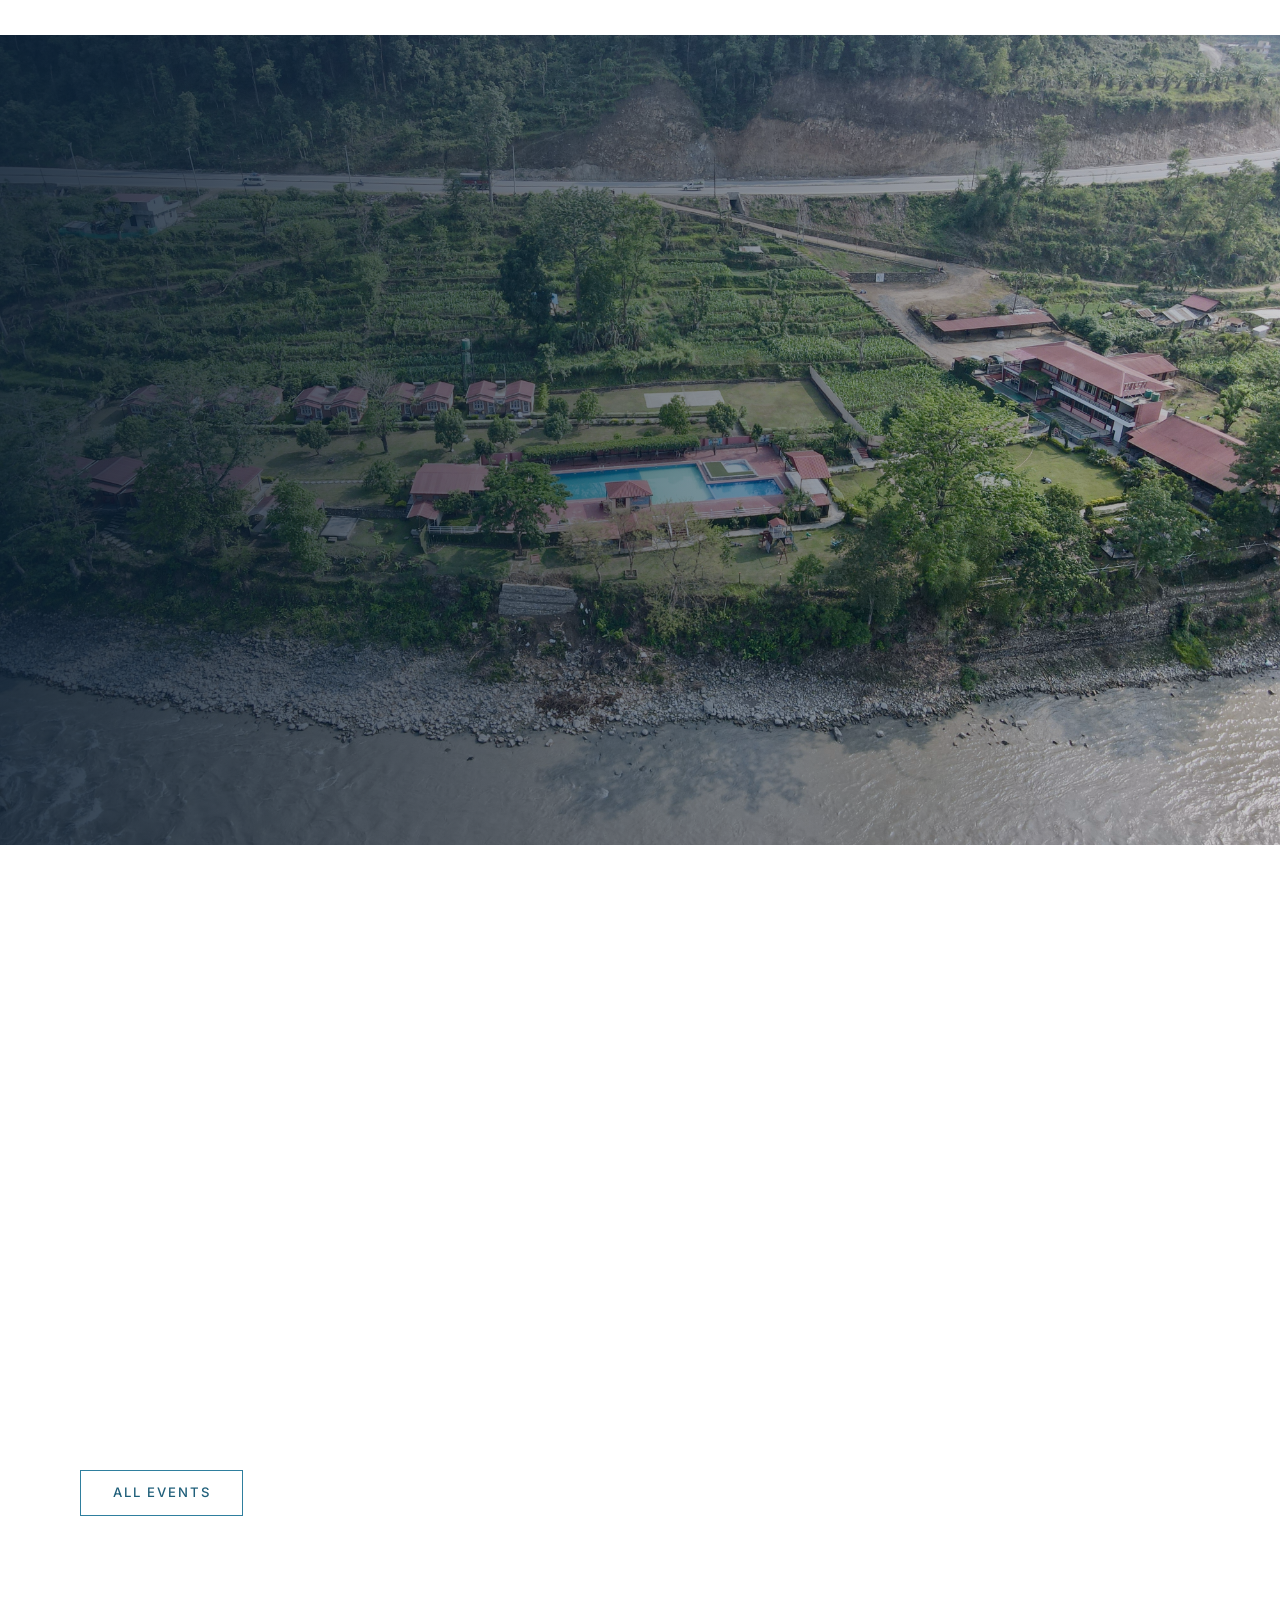
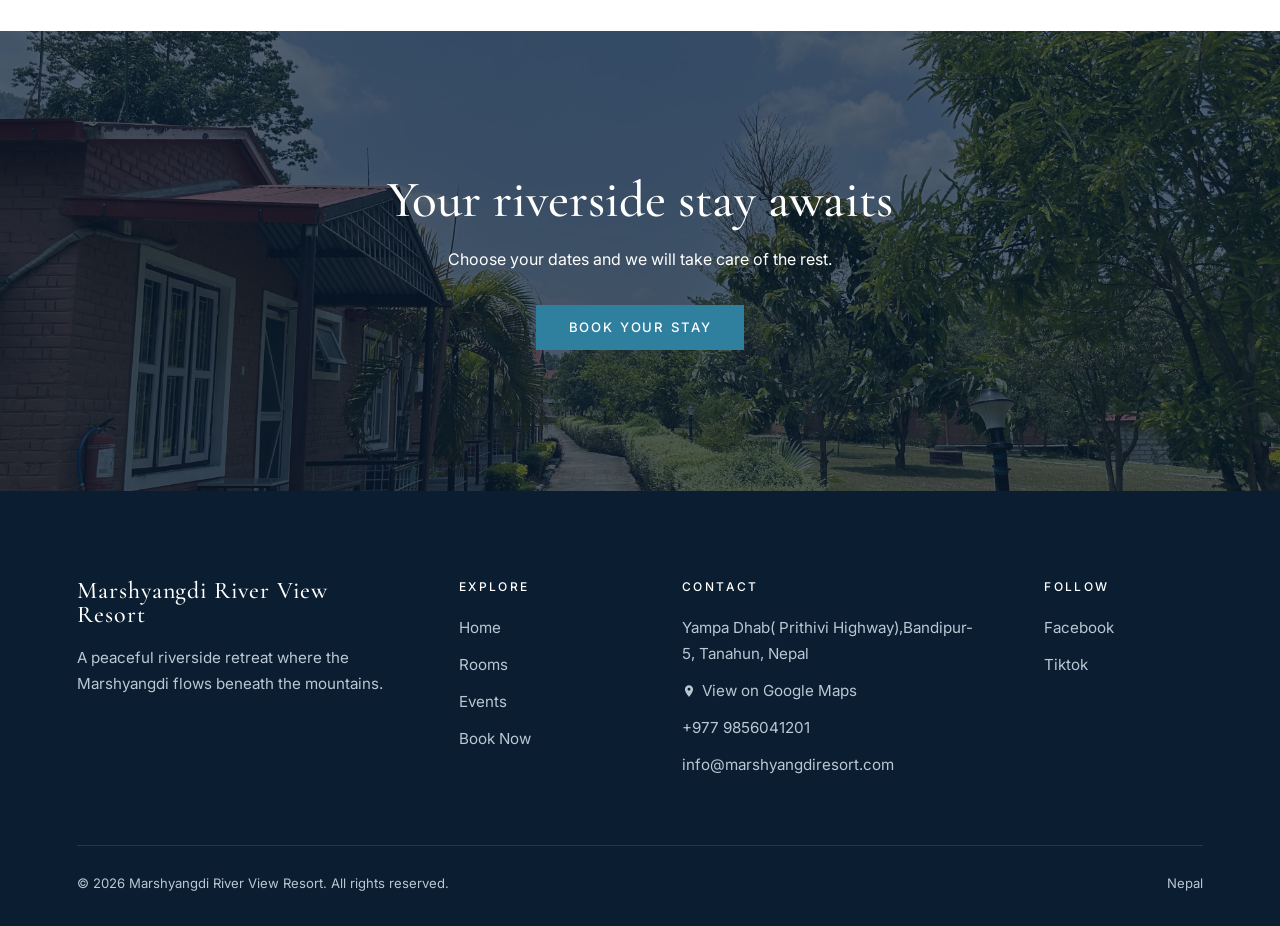
==== commit e1624d5f: "all video edited" ====
--- a/index.html
+++ b/index.html
@@ -16,14 +16,14 @@
 <main>
 <!-- Animation -->
 <section class="hero" aria-label="Resort video">
-  <video class="hv active" muted playsinline preload="auto" aria-hidden="true" src="videos/view back room .MP4"></video>
+  <video class="hv active" muted playsinline preload="auto" aria-hidden="true" src="videos/view back.mp4"></video>
   <video class="hv" muted playsinline preload="auto" aria-hidden="true" src="videos/Walking path green .MP4"></video>
   <video class="hv" muted playsinline preload="auto" aria-hidden="true" src="videos/riverview2.mp4"></video>
-  <video class="hv" muted playsinline preload="auto" aria-hidden="true" src="videos/swimming pool front .MP4"></video>
+  <video class="hv" muted playsinline preload="auto" aria-hidden="true" src="videos/swimming pool .mp4"></video>
   <video class="hv" muted playsinline preload="auto" aria-hidden="true" src="videos/first riverside table .MP4"></video>
-  <video class="hv" muted playsinline preload="auto" aria-hidden="true" src="videos/campfire.MP4"></video>
-  <video class="hv" muted playsinline preload="auto" aria-hidden="true" src="videos/delixe single room.MP4"></video>
-  <video class="hv" muted playsinline preload="auto" aria-hidden="true" src="videos/standard double room.MP4"></video>
+  <video class="hv" muted playsinline preload="auto" aria-hidden="true" src="videos/campfire.mp4"></video>
+  <video class="hv" muted playsinline preload="auto" aria-hidden="true" src="videos/deluxeroom.mp4"></video>
+  <video class="hv" muted playsinline preload="auto" aria-hidden="true" src="videos/standardroom.mp4"></video>
   <div class="hero-in"><div class="wrap">
     <p class="kicker">Welcome to Marshyangdi River View Resort</p>
     <h1>Where the river meets your soul.</h1>
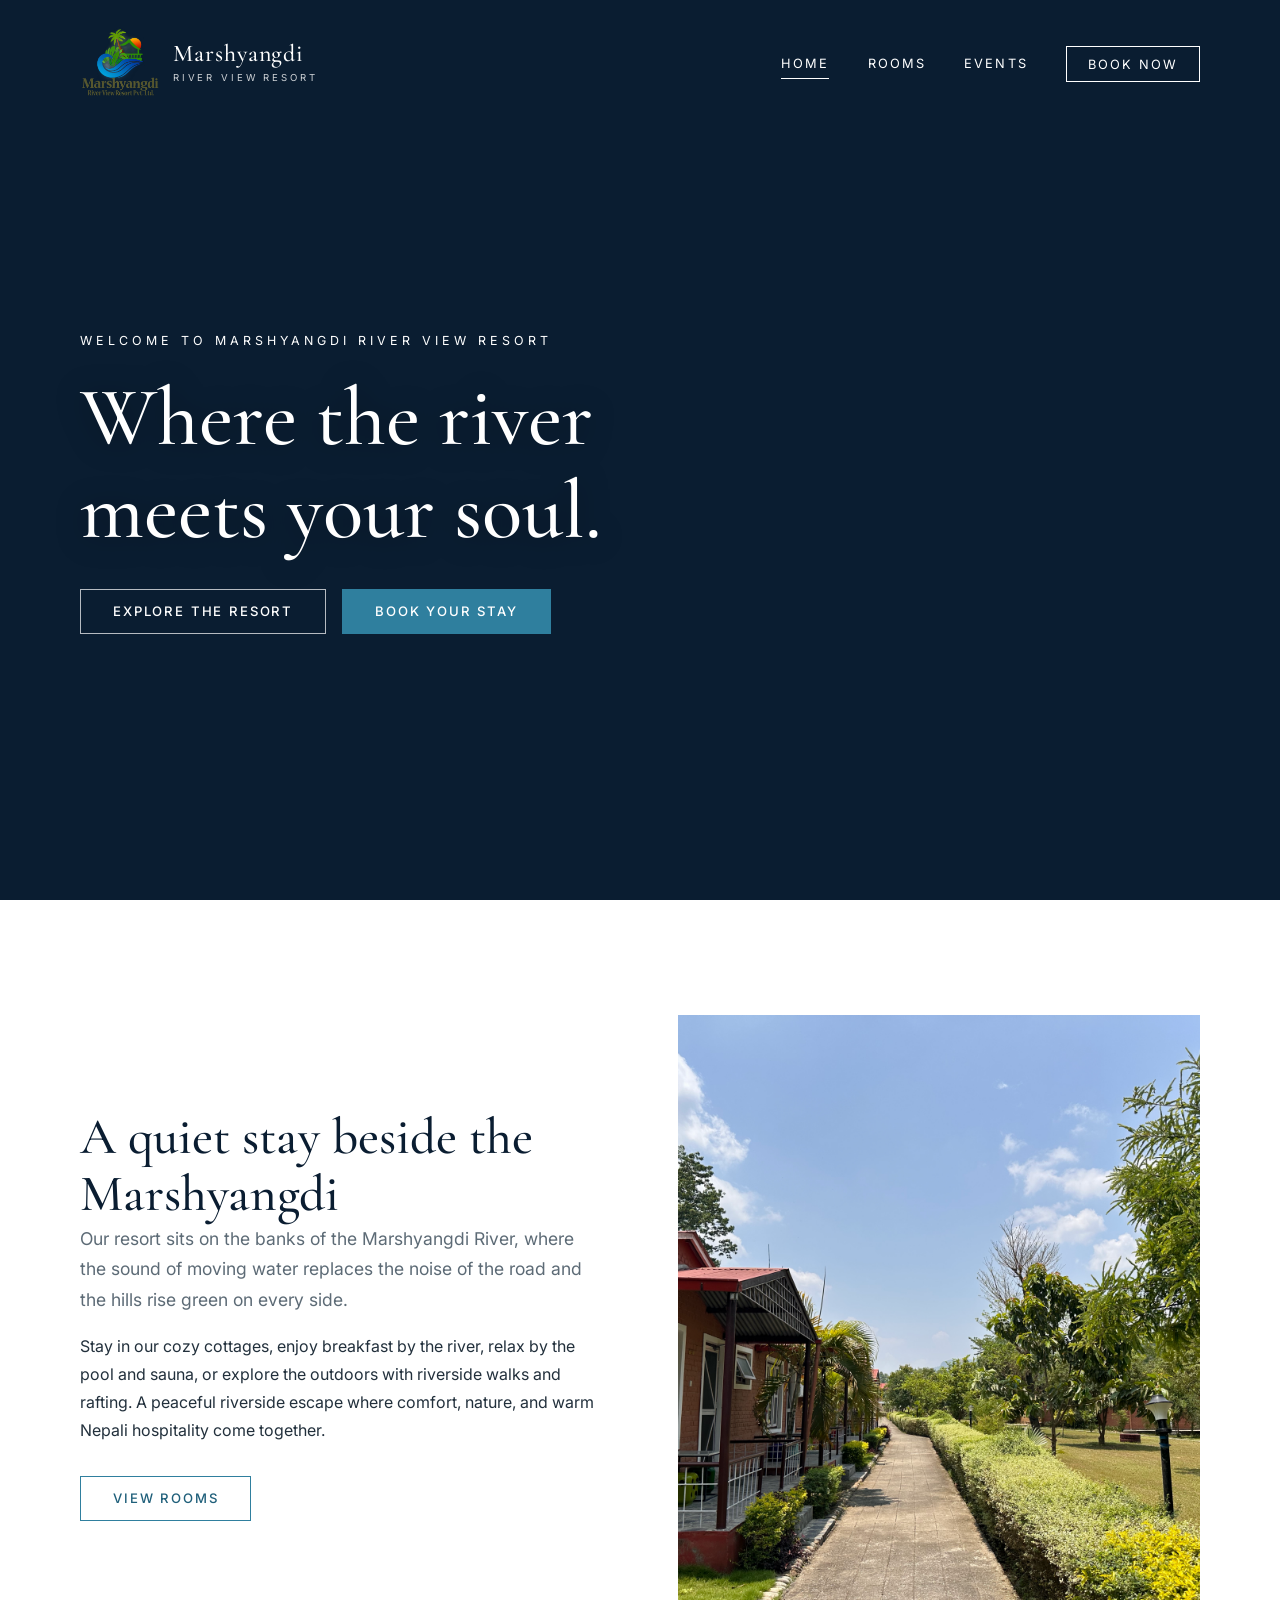
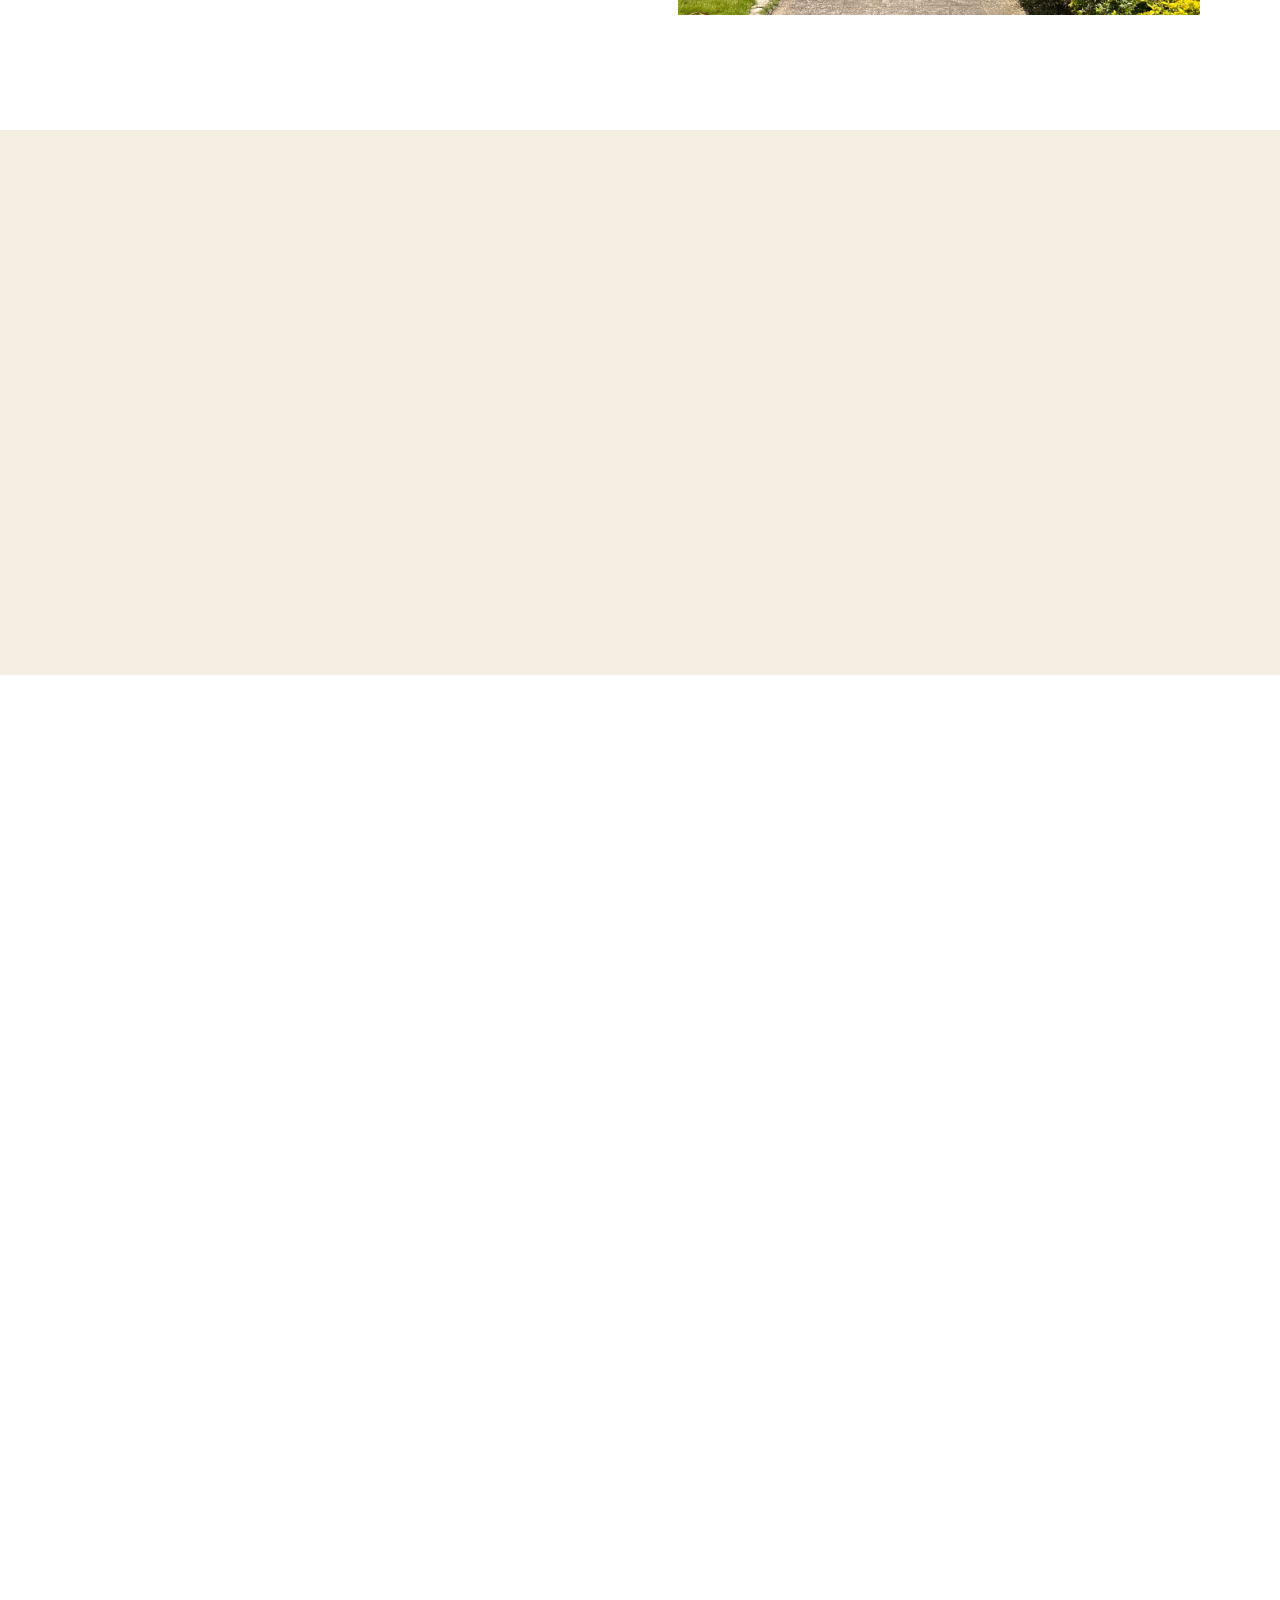
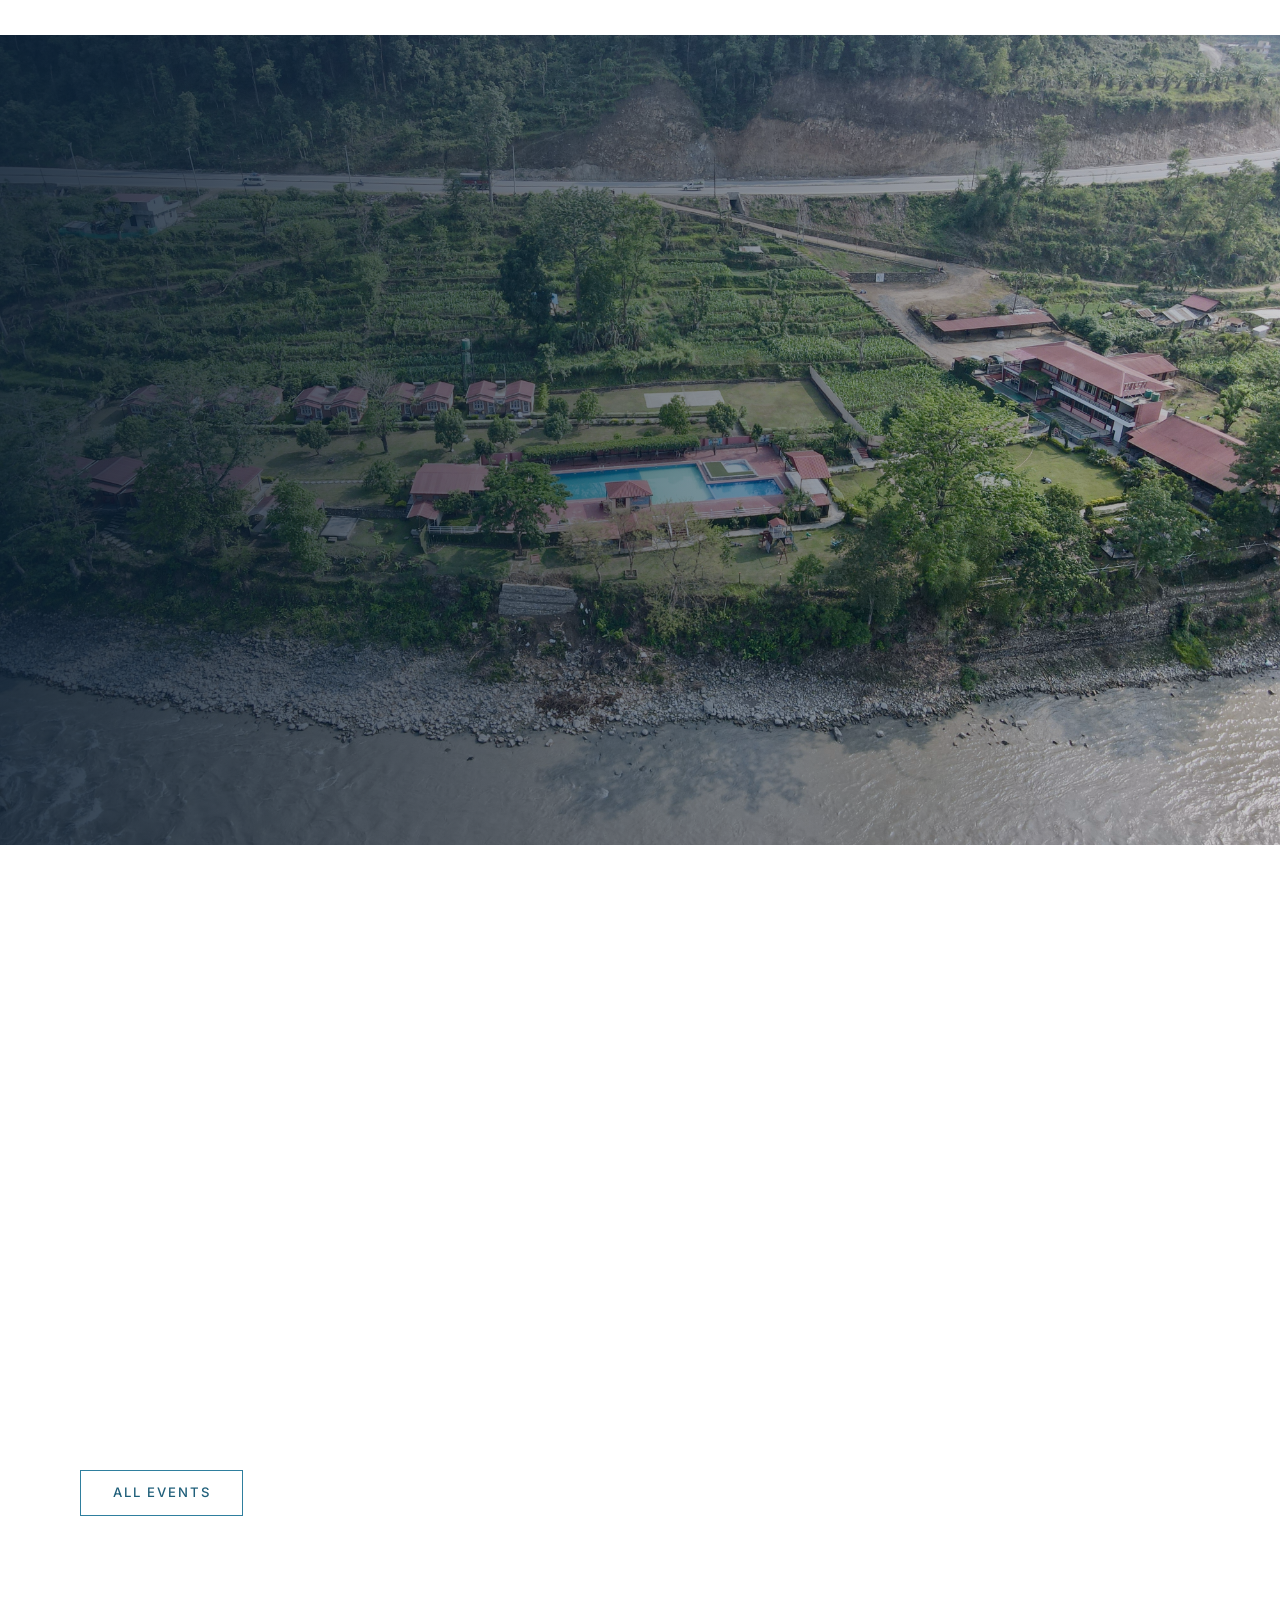
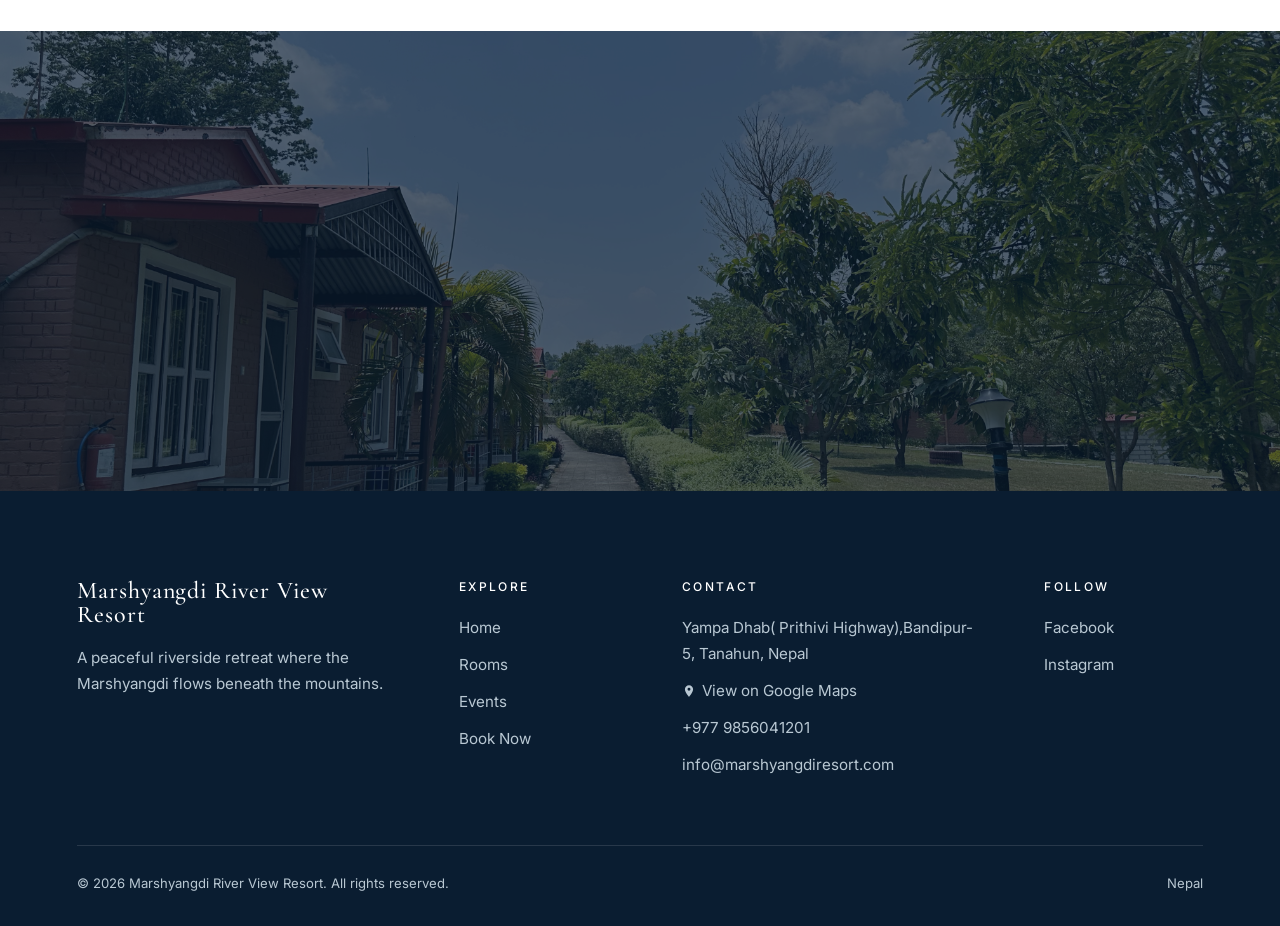
==== commit d0c3660d: "Fixed iphone video playback" ====
--- a/index.html
+++ b/index.html
@@ -16,11 +16,11 @@
 <main>
 <!-- Animation -->
 <section class="hero" aria-label="Resort video">
-  <video class="hv active" muted playsinline preload="auto" aria-hidden="true" src="videos/view back.mp4"></video>
-  <video class="hv" muted playsinline preload="auto" aria-hidden="true" src="videos/Walking path green .MP4"></video>
+  <video class="hv active" muted playsinline preload="auto" aria-hidden="true" src="videos/viewback.mp4"></video>
+  <video class="hv" muted playsinline preload="auto" aria-hidden="true" src="videos/Walkingpathgreen .MP4"></video>
   <video class="hv" muted playsinline preload="auto" aria-hidden="true" src="videos/riverview2.mp4"></video>
-  <video class="hv" muted playsinline preload="auto" aria-hidden="true" src="videos/swimming pool .mp4"></video>
-  <video class="hv" muted playsinline preload="auto" aria-hidden="true" src="videos/first riverside table .MP4"></video>
+  <video class="hv" muted playsinline preload="auto" aria-hidden="true" src="videos/swimmingpool .mp4"></video>
+  <video class="hv" muted playsinline preload="auto" aria-hidden="true" src="videos/firstriversidetable .MP4"></video>
   <video class="hv" muted playsinline preload="auto" aria-hidden="true" src="videos/campfire.mp4"></video>
   <video class="hv" muted playsinline preload="auto" aria-hidden="true" src="videos/deluxeroom.mp4"></video>
   <video class="hv" muted playsinline preload="auto" aria-hidden="true" src="videos/standardroom.mp4"></video>
